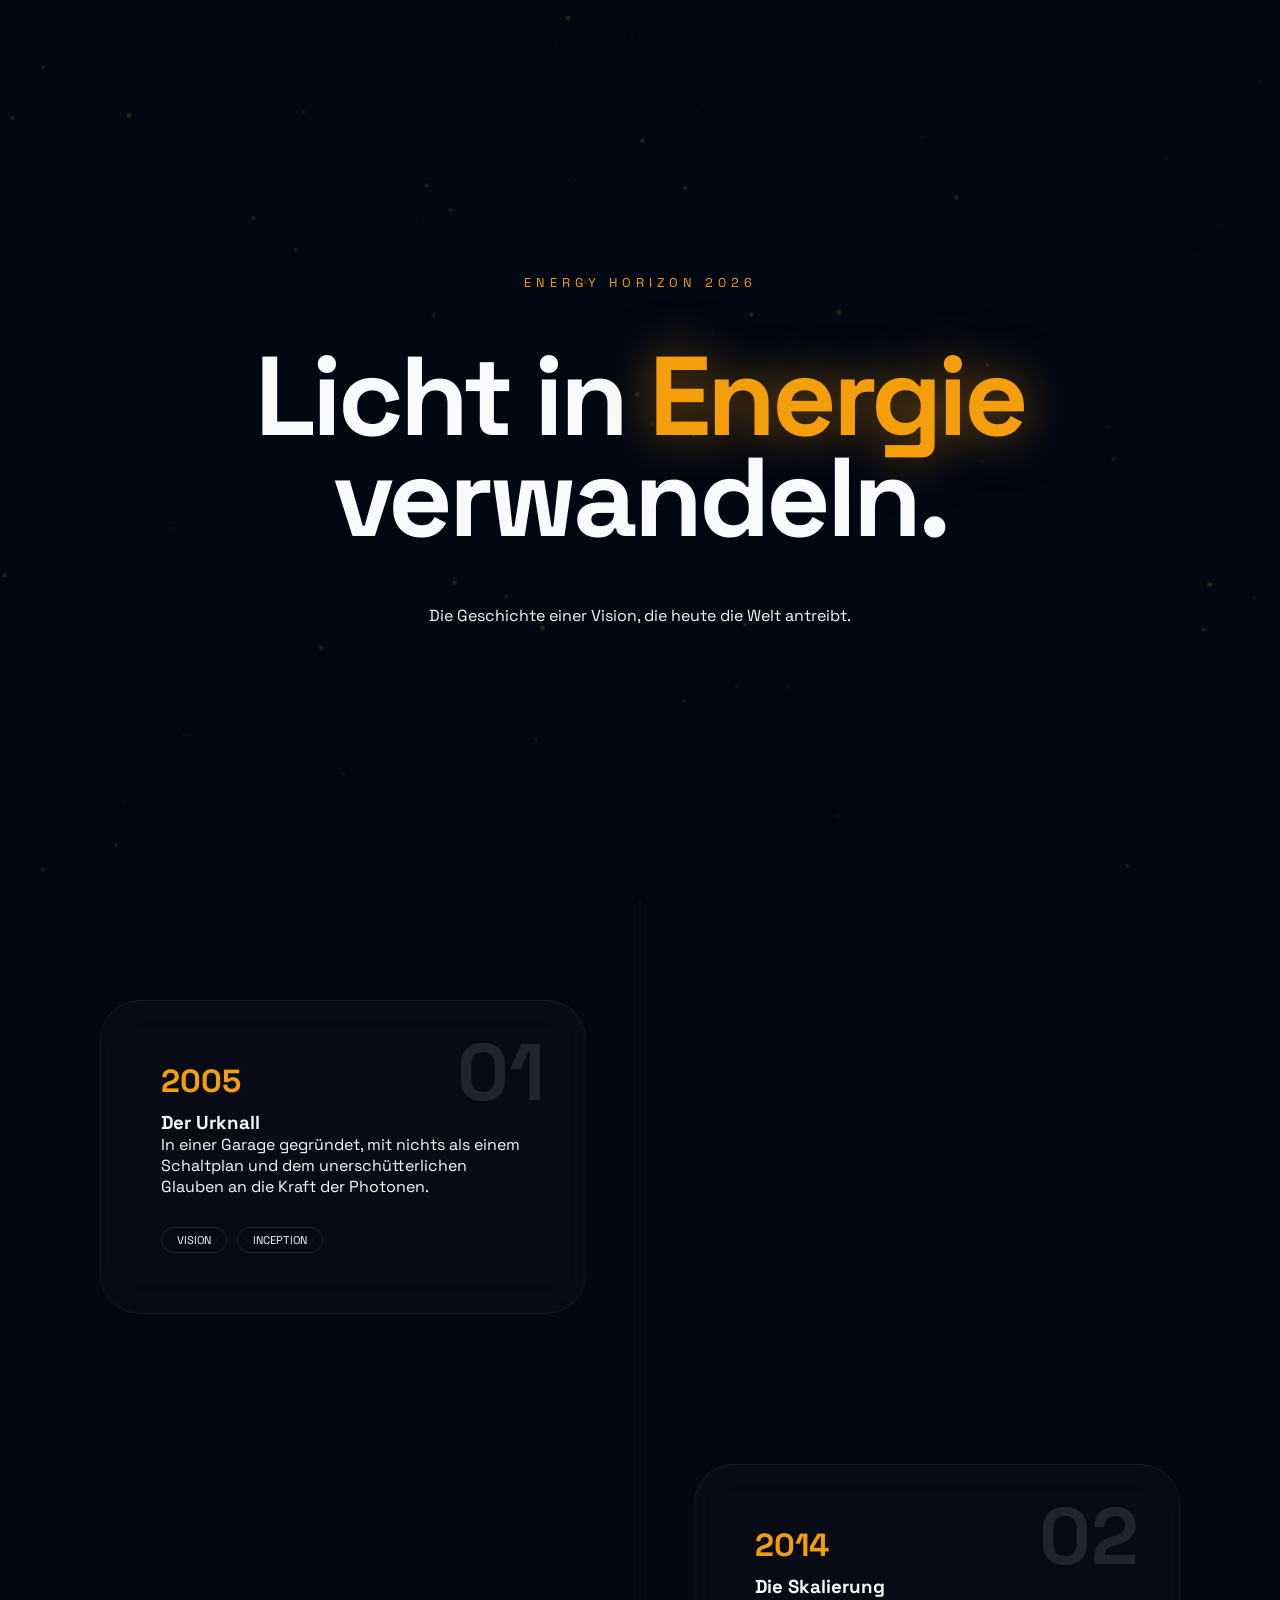
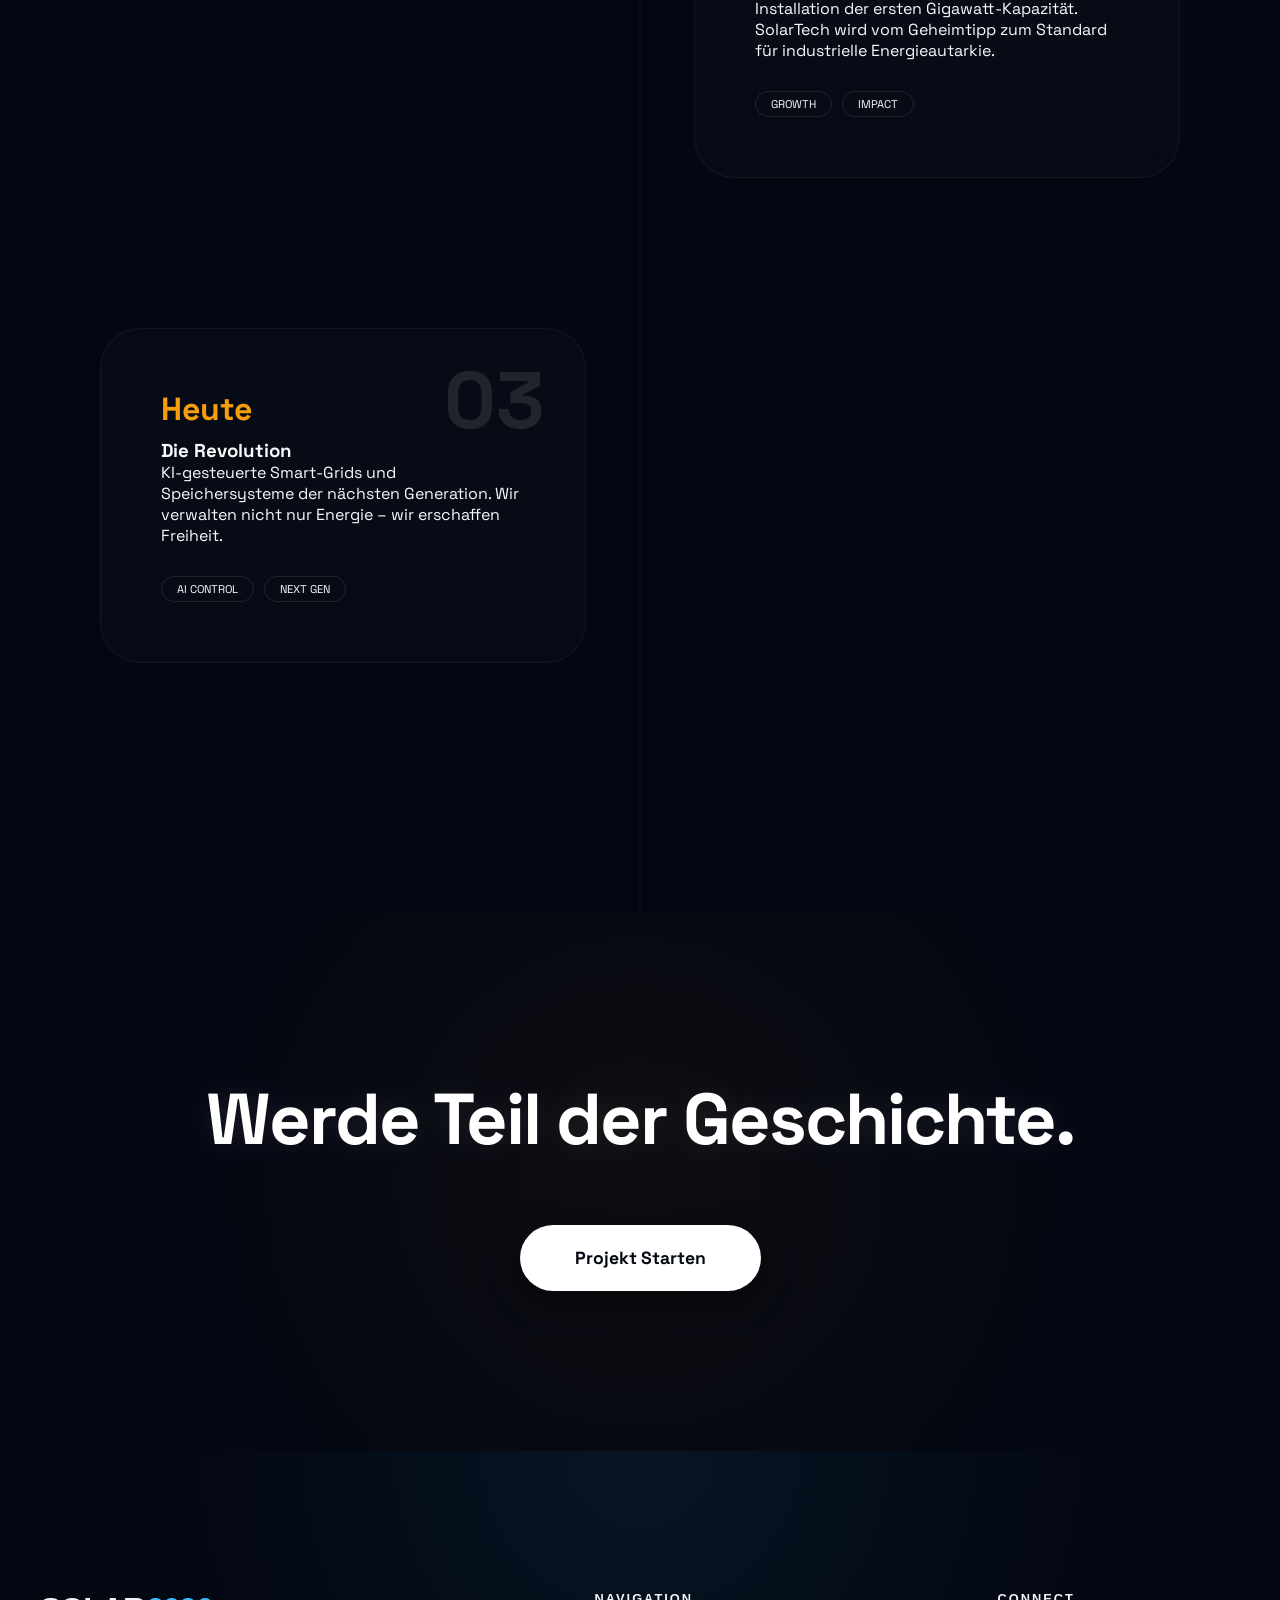
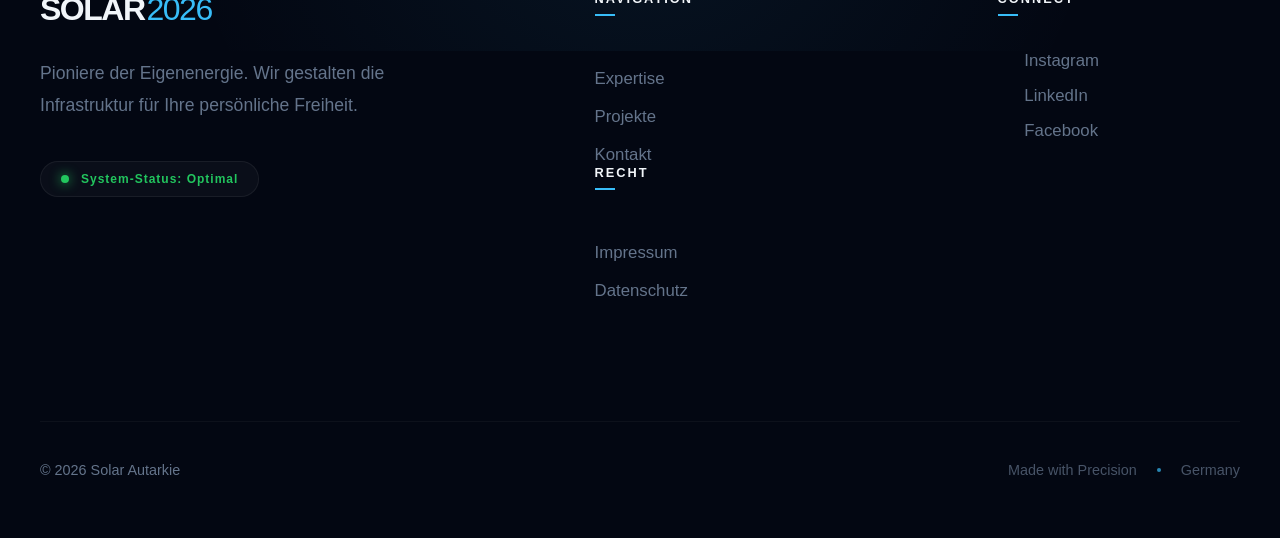
==== geschichte.html @ 31f34c1f "Add files via upload" ====
<!DOCTYPE html>
<html lang="de">
<head>
    <meta charset="UTF-8">
    <meta name="viewport" content="width=device-width, initial-scale=1.0">
    <title>Evolution | SolarTech Frontier</title>
    <link href="https://fonts.googleapis.com/css2?family=Space+Grotesk:wght@300;500;700&display=swap" rel="stylesheet">
    <link href="https://unpkg.com/aos@2.3.1/dist/aos.css" rel="stylesheet">
    <link rel="stylesheet" href="styleforgeschichte.css">
</head>
<body>

<canvas id="particleCanvas"></canvas>

<div class="progress-bar"></div>

<header class="vfx-hero">
    <div class="container">
        <div class="hero-inner" data-aos="zoom-out" data-aos-duration="2000">
            <span class="glitch-tag">Energy Horizon 2026</span>
            <h1>Licht in <span class="glow-text">Energie</span> verwandeln.</h1>
            <p>Die Geschichte einer Vision, die heute die Welt antreibt.</p>
            <div class="mouse-scroll"></div>
        </div>
    </div>
</header>

<section class="story-stream">
    <div class="dynamic-line">
        <div class="line-filler"></div>
    </div>

    <div class="container overflow-hidden">
        <div class="milestone" data-aos="fade-right">
            <div class="milestone-content glass">
                <div class="number">01</div>
                <h2 class="year">2005</h2>
                <h3>Der Urknall</h3>
                <p>In einer Garage gegründet, mit nichts als einem Schaltplan und dem unerschütterlichen Glauben an die Kraft der Photonen.</p>
                <div class="tech-specs"><span>Vision</span><span>Inception</span></div>
            </div>
        </div>

        <div class="milestone right" data-aos="fade-left">
            <div class="milestone-content glass">
                <div class="number">02</div>
                <h2 class="year">2014</h2>
                <h3>Die Skalierung</h3>
                <p>Installation der ersten Gigawatt-Kapazität. SolarTech wird vom Geheimtipp zum Standard für industrielle Energieautarkie.</p>
                <div class="tech-specs"><span>Growth</span><span>Impact</span></div>
            </div>
        </div>

        <div class="milestone" data-aos="fade-up">
            <div class="milestone-content glass highlight">
                <div class="number">03</div>
                <h2 class="year">Heute</h2>
                <h3>Die Revolution</h3>
                <p>KI-gesteuerte Smart-Grids und Speichersysteme der nächsten Generation. Wir verwalten nicht nur Energie – wir erschaffen Freiheit.</p>
                <div class="tech-specs"><span>AI Control</span><span>Next Gen</span></div>
            </div>
        </div>
    </div>
</section>
<div class="end-screen">
    <div class="container">
        <h2 data-aos="reveal">Werde Teil der Geschichte.</h2>
        <a href="index.html#Kontaktinformationen" class="btn-hyper">
            <span>Projekt Starten</span>
            <div class="btn-glow"></div>
        </a>
    </div>
</div>




<footer class="premium-footer">
    <div class="footer-glow"></div>
    
    <div class="footer-main">
        <div class="footer-column brand-column">
            <div class="footer-logo">SOLAR<span class="thin">2026</span></div>
            <p class="brand-bio">Pioniere der Eigenenergie. Wir gestalten die Infrastruktur für Ihre persönliche Freiheit.</p>
            <div class="footer-status">
                <span class="status-dot"></span> System-Status: Optimal
            </div>
        </div>

        <div class="footer-column links-column">
            <div class="link-group">
                <span class="group-title">Navigation</span>
                <a href="#">Expertise</a>
                <a href="#">Projekte</a>
                <a href="index.html#Kontaktinformationen">Kontakt</a>
            </div>
            <div class="link-group">
                <span class="group-title">Recht</span>
                <a href="rechtliches.html">Impressum</a>
                <a href="rechtliches.html">Datenschutz</a>
            </div>
        </div>

        <div class="footer-column social-column">
            <span class="group-title">Connect</span>
            <div class="social-grid">
                <a href="#" class="s-link">Instagram</a>
                <a href="#" class="s-link">LinkedIn</a>
                <a href="#" class="s-link">Facebook</a>
            </div>
        </div>
    </div>

    <div class="footer-legal">
        <div class="legal-content">
            <span class="copy">&copy; 2026 Solar Autarkie</span>
            <div class="legal-dots">
                <span>Made with Precision</span>
                <span class="separator"></span>
                <span>Germany</span>
            </div>
        </div>
    </div>
</footer>


<script src="https://unpkg.com/aos@2.3.1/dist/aos.js"></script>
<script>
    AOS.init({ once: false, mirror: true });

    // Timeline Filler Logic
    const filler = document.querySelector('.line-filler');
    window.addEventListener('scroll', () => {
        const scrollPercent = (window.scrollY / (document.body.scrollHeight - window.innerHeight)) * 100;
        filler.style.height = scrollPercent + "%";
    });

    // Background Particle Engine
    const canvas = document.getElementById('particleCanvas');
    const ctx = canvas.getContext('2d');
    let particles = [];
    
    function init() {
        canvas.width = window.innerWidth;
        canvas.height = window.innerHeight;
        particles = [];
        for(let i=0; i<80; i++) {
            particles.push({
                x: Math.random() * canvas.width,
                y: Math.random() * canvas.height,
                size: Math.random() * 2,
                speedX: (Math.random() - 0.5) * 0.5,
                speedY: (Math.random() - 0.5) * 0.5
            });
        }
    }

    function animate() {
        ctx.clearRect(0,0, canvas.width, canvas.height);
        ctx.fillStyle = "rgba(255, 180, 0, 0.3)";
        particles.forEach(p => {
            p.x += p.speedX; p.y += p.speedY;
            if(p.x < 0 || p.x > canvas.width) p.speedX *= -1;
            if(p.y < 0 || p.y > canvas.height) p.speedY *= -1;
            ctx.beginPath();
            ctx.arc(p.x, p.y, p.size, 0, Math.PI*2);
            ctx.fill();
        });
        requestAnimationFrame(animate);
    }

    window.addEventListener('resize', init);
    init(); animate();
</script>
</body>
</html>
---- styleforgeschichte.css ----
:root {
    --bg: #030712;
    --primary: #f59e0b;
    --text: #f9fafb;
    --glass: rgba(255, 255, 255, 0.02);
}

* { margin: 0; padding: 0; box-sizing: border-box; }

body {
    font-family: 'Space Grotesk', sans-serif;
    background: var(--bg);
    color: var(--text);
    overflow-x: hidden;
}

#particleCanvas {
    position: fixed;
    top: 0; left: 0; z-index: -1;
    filter: blur(1px);
}

.progress-bar {
    position: fixed; top: 0; left: 0; height: 3px;
    background: linear-gradient(90deg, transparent, var(--primary));
    z-index: 1000;
}

/* Hero Section */
.vfx-hero {
    height: 100vh;
    display: flex;
    align-items: center;
    justify-content: center;
    text-align: center;
    perspective: 1000px;
}

h1 {
    font-size: clamp(3rem, 10vw, 7rem);
    font-weight: 700;
    line-height: 0.9;
    letter-spacing: -4px;
    margin: 0.5em;
}

.glow-text {
    color: var(--primary);
    text-shadow: 0 0 50px rgba(245, 158, 11, 0.5);
}

.glitch-tag {
    text-transform: uppercase;
    letter-spacing: 5px;
    font-size: 0.8rem;
    color: var(--primary);
    display: block;
    margin-bottom: 20px;
}

/* Timeline Flow */
.story-stream {
    position: relative;
    padding: 100px;
}

.dynamic-line {
    position: absolute;
    left: 50%; top: 0; bottom: 0;
    width: 1px;
    background: rgba(255,255,255,0.05);
    transform: translateX(-50%);
}

.line-filler {
    width: 100%;
    background: var(--primary);
    box-shadow: 0 0 20px var(--primary);
    transition: height 0.1s ease-out;
}

.milestone {
    width: 100%;
    display: flex;
    justify-content: flex-start;
    margin-bottom: 150px;
}

.milestone.right { justify-content: flex-end; }

.milestone-content {
    width: 45%;
    padding: 60px;
    border-radius: 40px;
    background: var(--glass);
    border: 1px solid rgba(255,255,255,0.05);
    backdrop-filter: blur(20px);
    transition: 0.6s cubic-bezier(0.23, 1, 0.32, 1);
}

.milestone-content:hover {
    background: rgba(255, 255, 255, 0.05);
    transform: translateY(-10px) rotateX(5deg);
    border-color: var(--primary);
}

.number {
    font-size: 5rem;
    font-weight: 700;
    opacity: 0.1;
    position: absolute;
    top: 20px; right: 40px;
}

.year { color: var(--primary); font-size: 2rem; margin-bottom: 10px; }

.tech-specs {
    margin-top: 30px;
    display: flex; gap: 10px;
}

.tech-specs span {
    padding: 5px 15px;
    border: 1px solid rgba(255,255,255,0.1);
    border-radius: 100px;
    font-size: 0.7rem;
    text-transform: uppercase;
}

/* Button Hyper-Style */
.btn-hyper {
    position: relative;
    padding: 25px 60px;
    background: white;
    color: black;
    text-decoration: none;
    font-weight: 700;
    border-radius: 100px;
    display: inline-block;
    overflow: hidden;
    transition: 0.4s;
}

.btn-hyper:hover {
    transform: scale(1.1);
}

.btn-glow {
    position: absolute;
    top: 0; left: -100%;
    width: 100%; height: 100%;
    background: linear-gradient(90deg, transparent, rgba(245, 158, 11, 0.4), transparent);
    transition: 0.5s;
}

.btn-hyper:hover .btn-glow { left: 100%; }

@media (max-width: 768px) {
    .milestone-content { width: 90%; margin-left: auto; }
    .dynamic-line { left: 5%; }
    .story-stream{
        padding: 100px 0;
    }
}



/* --- End-Screen Container --- */
.end-screen {
    padding: 160px 20px;
    background: radial-gradient(circle at center, rgba(245, 158, 11, 0.05) 0%, transparent 70%);
    text-align: center;
    display: flex;
    flex-direction: column;
    align-items: center; /* Horizontale Zentrierung */
    justify-content: center;
}

.end-screen h2 {
    font-size: clamp(2.5rem, 6vw, 4.5rem);
    font-weight: 700;
    letter-spacing: -2px;
    margin-bottom: 60px;
    color: #ffffff;
    /* Ein leichter Text-Glow für mehr Tiefe */
    text-shadow: 0 0 30px rgba(255, 255, 255, 0.1);
}

/* --- Hyper-Button Styling --- */
.btn-hyper {
    position: relative;
    padding: 22px 55px;
    background: #ffffff; /* Weißer Button für maximalen Kontrast auf Schwarz */
    color: #030712; /* Dunkler Text */
    text-decoration: none;
    font-weight: 700;
    font-size: 1.1rem;
    border-radius: 100px;
    display: inline-flex;
    align-items: center;
    justify-content: center;
    overflow: hidden; /* Wichtig für den btn-glow Effekt */
    transition: all 0.4s cubic-bezier(0.23, 1, 0.32, 1);
    box-shadow: 0 10px 30px rgba(0, 0, 0, 0.5);
    border: none;
    cursor: pointer;
}

/* Hover-Zustand des Buttons */
.btn-hyper:hover {
    transform: scale(1.1) translateY(-5px);
    box-shadow: 0 20px 50px rgba(245, 158, 11, 0.3);
    background: #ffffff;
}

/* --- Der fließende Lichteffekt (Glow) --- */
.btn-glow {
    position: absolute;
    top: 0;
    left: -150%; /* Startet weit links außerhalb */
    width: 100%;
    height: 100%;
    background: linear-gradient(
        90deg, 
        transparent, 
        rgba(245, 158, 11, 0.6), /* Solar-Gelb/Gold */
        transparent
    );
    transition: all 0.6s ease;
    transform: skewX(-20deg); /* Schräger Lichtstrahl */
}

/* Beim Hover flitzt das Licht durch den Button */
.btn-hyper:hover .btn-glow {
    left: 150%;
}

/* Aktiver Klick-Zustand */
.btn-hyper:active {
    transform: scale(0.98) translateY(0);
}

/* --- Responsivität --- */
@media (max-width: 768px) {
    .end-screen {
        padding: 100px 20px;
    }
    
    .btn-hyper {
        padding: 18px 40px;
        font-size: 1rem;
    }
}




















:root {
    --f-accent: #38bdf8;
    --f-accent-glow: rgba(56, 189, 248, 0.3);
    --f-text-muted: #64748b;
    --f-text-main: #f1f5f9;
    --f-bg: #030712; /* Noch tieferes Schwarz */
}

.premium-footer {
    position: relative;
    padding: 140px 40px 60px;
    background-color: var(--f-bg);
    color: var(--f-text-main);
    overflow: hidden;
    font-family: 'Inter', -apple-system, sans-serif;
}

/* Der atmosphärische Hintergrund-Glow */
.footer-glow {
    position: absolute;
    top: -200px;
    left: 50%;
    transform: translateX(-50%);
    width: 100%;
    height: 400px;
    background: radial-gradient(
        circle at center, 
        rgba(56, 189, 248, 0.08) 0%, 
        rgba(56, 189, 248, 0.03) 40%, 
        transparent 70%
    );
    pointer-events: none;
    z-index: 1;
}

.footer-main {
    max-width: 1200px;
    margin: 0 auto;
    display: grid;
    grid-template-columns: 1.5fr 1fr 0.8fr;
    gap: 100px;
    position: relative;
    z-index: 2;
}

/* Branding Column */
.footer-logo {
    font-size: 2rem;
    font-weight: 800;
    letter-spacing: -1.5px;
    margin-bottom: 30px;
}

.footer-logo .thin {
    font-weight: 200;
    color: var(--f-accent);
    margin-left: 2px;
}

.brand-bio {
    font-size: 1.1rem;
    line-height: 1.8;
    color: var(--f-text-muted);
    max-width: 360px;
    margin-bottom: 40px;
}

.footer-status {
    display: inline-flex;
    align-items: center;
    gap: 12px;
    padding: 10px 20px;
    background: rgba(255, 255, 255, 0.03);
    border: 1px solid rgba(255, 255, 255, 0.06);
    border-radius: 100px;
    font-size: 0.75rem;
    font-weight: 600;
    letter-spacing: 1px;
    color: #22c55e;
}

.status-dot {
    width: 8px;
    height: 8px;
    background: #22c55e;
    border-radius: 50%;
    box-shadow: 0 0 12px #22c55e;
    animation: pulseStatus 2s infinite;
}

@keyframes pulseStatus {
    0% { opacity: 1; }
    50% { opacity: 0.5; }
    100% { opacity: 1; }
}

/* Column Titles */
.group-title {
    display: block;
    font-size: 0.8rem;
    font-weight: 800;
    text-transform: uppercase;
    letter-spacing: 2px;
    color: var(--f-text-main);
    margin-bottom: 35px;
    position: relative;
}

.group-title::after {
    content: "";
    display: block;
    width: 20px;
    height: 2px;
    background: var(--f-accent);
    margin-top: 8px;
}

/* Links & Interaction */
.link-group {
    display: flex;
    flex-direction: column;
    gap: 18px;
}

.link-group a, .s-link {
    text-decoration: none;
    color: var(--f-text-muted);
    font-size: 1.05rem;
    font-weight: 400;
    transition: all 0.4s cubic-bezier(0.25, 0.46, 0.45, 0.94);
    width: fit-content;
}

.link-group a:hover, .s-link:hover {
    color: var(--f-white);
    transform: translateX(8px);
    text-shadow: 0 0 15px var(--f-accent-glow);
}

/* Social Grid */
.social-grid {
    display: flex;
    flex-direction: column;
    gap: 15px;
}

.s-link {
    display: flex;
    align-items: center;
    gap: 10px;
}

.s-link::before {
    content: "—";
    color: var(--f-accent);
    opacity: 0;
    transform: translateX(-10px);
    transition: all 0.3s ease;
}

.s-link:hover::before {
    opacity: 1;
    transform: translateX(0);
}

/* Footer Bottom Area */
.footer-legal {
    max-width: 1200px;
    margin: 120px auto 0;
    padding-top: 40px;
    border-top: 1px solid rgba(255, 255, 255, 0.04);
    position: relative;
    z-index: 2;
}

.legal-content {
    display: flex;
    justify-content: space-between;
    align-items: center;
    color: var(--f-text-muted);
    font-size: 0.9rem;
}

.copy {
    font-weight: 500;
}

.legal-dots {
    display: flex;
    align-items: center;
    gap: 20px;
    opacity: 0.7;
}

.separator {
    width: 4px;
    height: 4px;
    background: var(--f-accent);
    border-radius: 50%;
}

/* Mobile Optimierung */
@media (max-width: 900px) {
    .footer-main {
        grid-template-columns: 1fr;
        gap: 60px;
        text-align: center;
    }
    .brand-bio {
        margin: 0 auto 30px;
    }
    .link-group a, .s-link {
        margin: 0 auto;
    }
    .group-title::after {
        margin: 8px auto 0;
    }
    .legal-content {
        flex-direction: column;
        gap: 30px;
    }
}
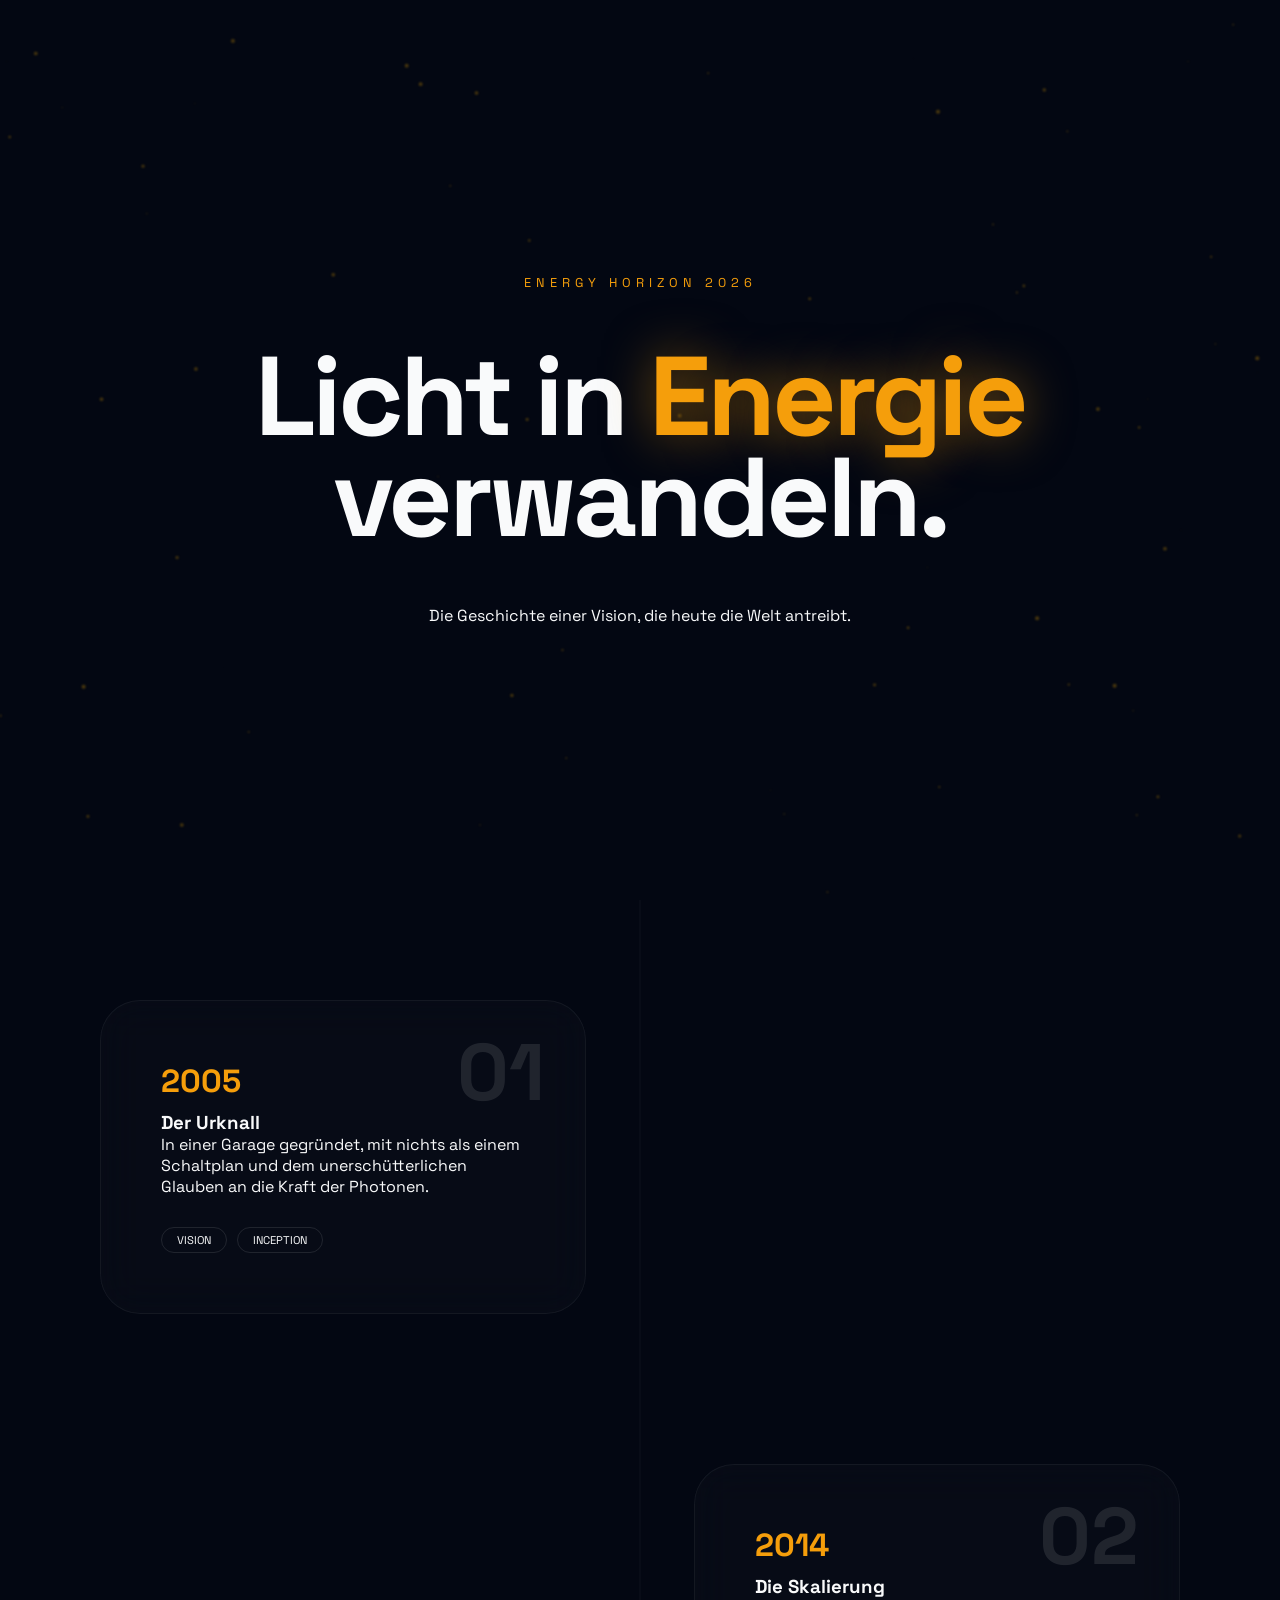
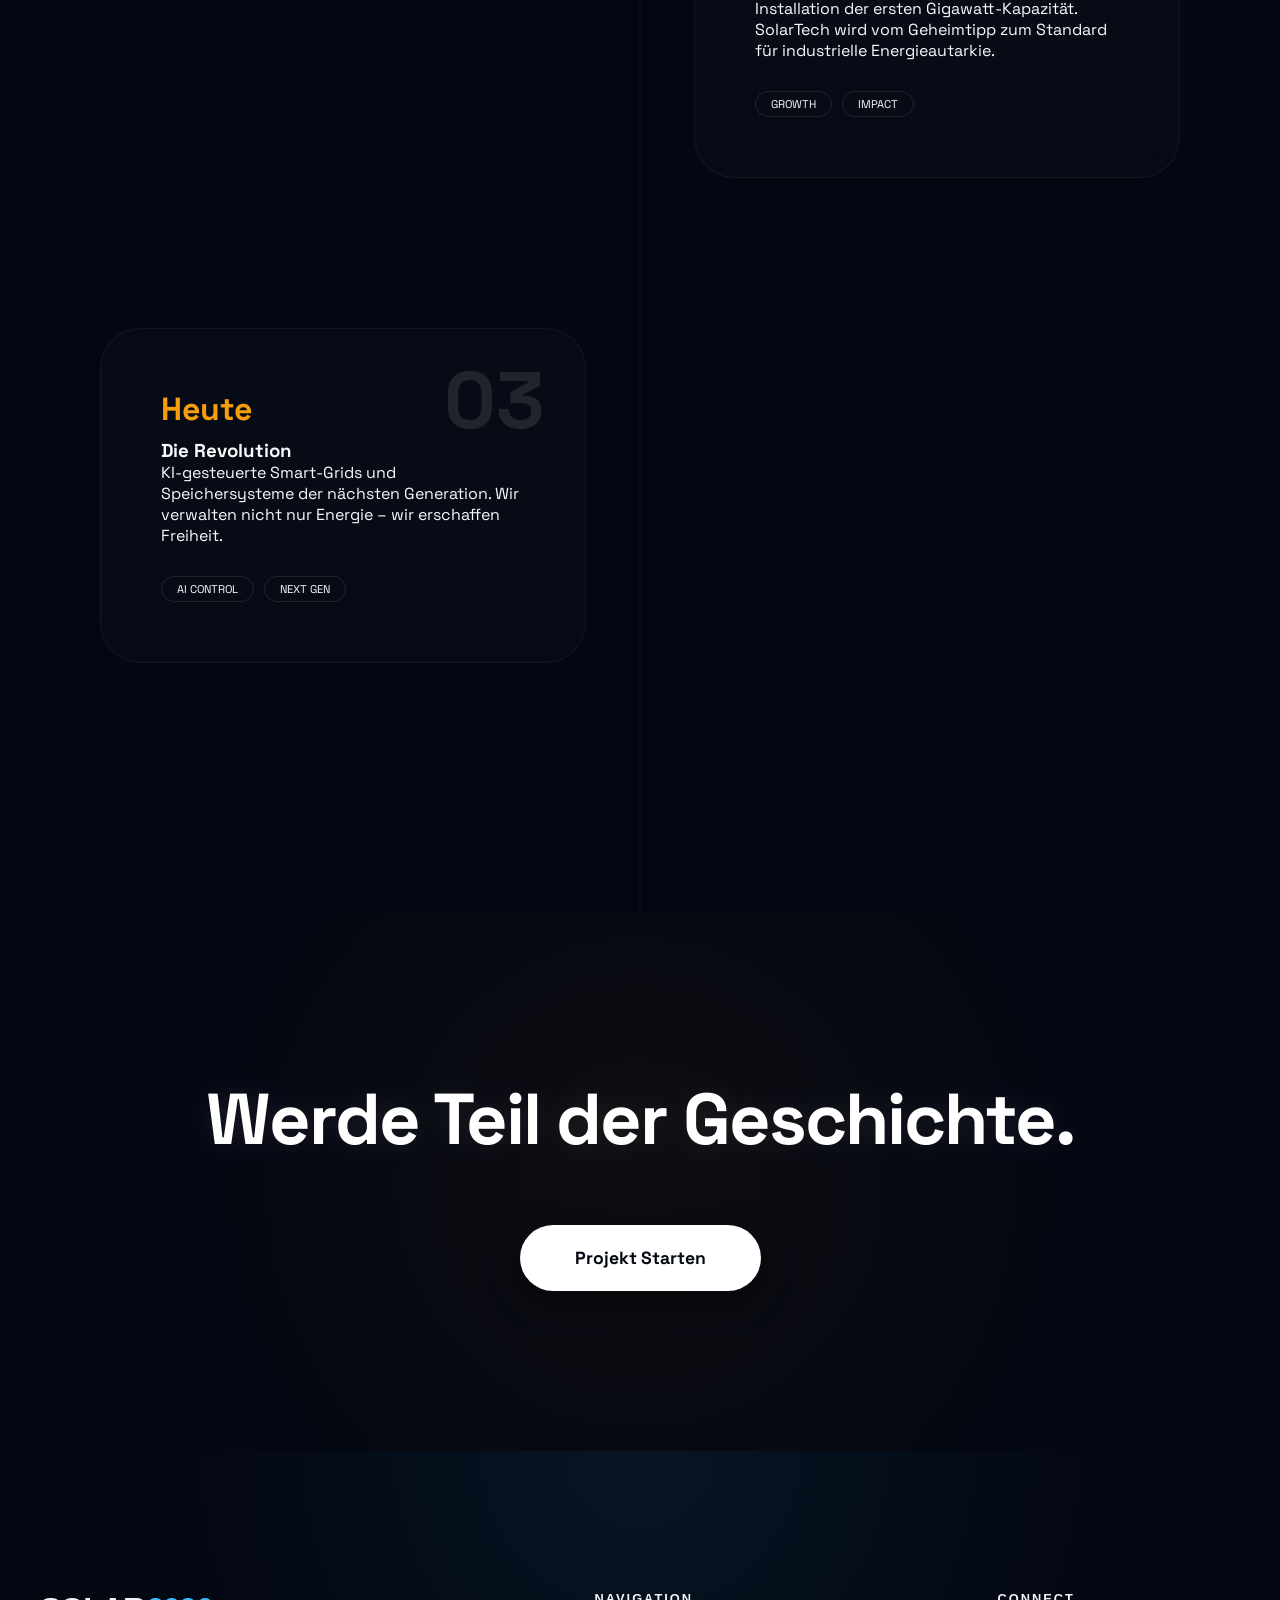
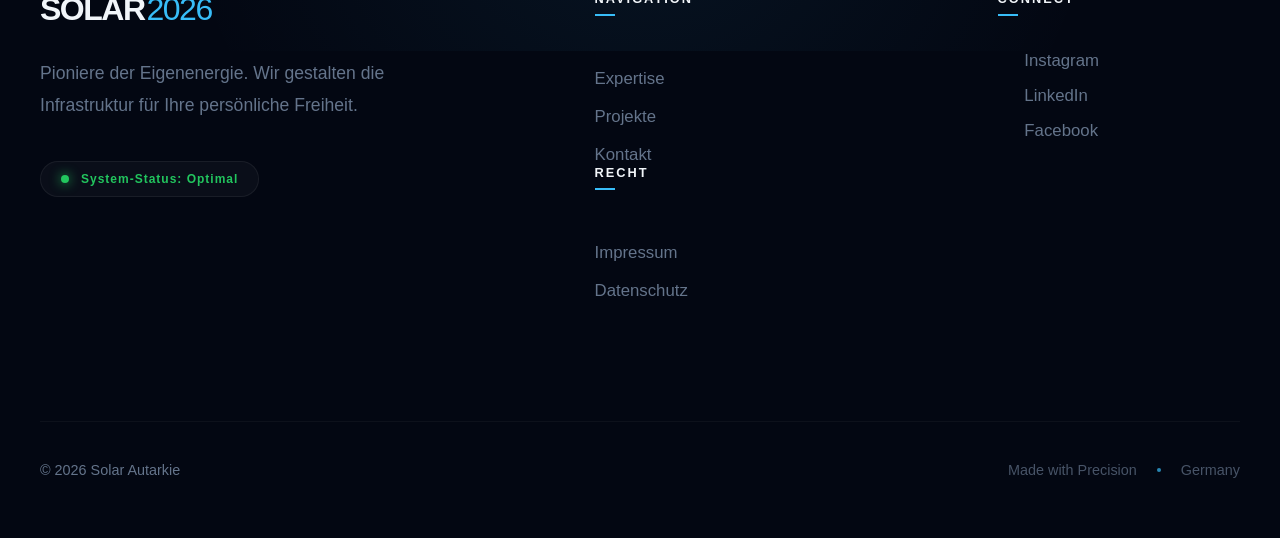
==== commit f11c2f1f: "Add files via upload" ====
--- a/geschichte.html
+++ b/geschichte.html
@@ -123,19 +123,38 @@
     </div>
 </footer>
 
-
 <script src="https://unpkg.com/aos@2.3.1/dist/aos.js"></script>
 <script>
     AOS.init({ once: false, mirror: true });
 
-    // Timeline Filler Logic
+    // --- High-Speed Timeline Logic ---
     const filler = document.querySelector('.line-filler');
-    window.addEventListener('scroll', () => {
-        const scrollPercent = (window.scrollY / (document.body.scrollHeight - window.innerHeight)) * 100;
-        filler.style.height = scrollPercent + "%";
-    });
+    const storyStream = document.querySelector('.story-stream');
 
-    // Background Particle Engine
+  function updateTimeline() {
+    const rect = storyStream.getBoundingClientRect();
+    const windowHeight = window.innerHeight;
+    
+    // Wir berechnen den Fortschritt basierend darauf, 
+    // wie weit die Sektion bereits an der Bildschirmmitte vorbeigescrollt ist.
+    const startAnchor = windowHeight / 2; 
+    const distanceScrolled = startAnchor - rect.top;
+    const totalDistance = rect.height;
+
+    // Multiplikator auf 1.0 für absolut synchrones Tempo
+    let progress = (distanceScrolled / totalDistance) * 100;
+
+    // Exakte Grenzen, damit nichts springt
+    if (rect.top > startAnchor) progress = 0;
+    if (progress > 100) progress = 100;
+
+    filler.style.height = progress + "%";
+}
+
+    window.addEventListener('scroll', updateTimeline);
+    window.addEventListener('resize', updateTimeline);
+
+    // --- Background Particle Engine ---
     const canvas = document.getElementById('particleCanvas');
     const ctx = canvas.getContext('2d');
     let particles = [];
@@ -170,7 +189,7 @@
     }
 
     window.addEventListener('resize', init);
-    init(); animate();
-</script>
-</body>
-</html>+    init(); 
+    animate();
+    updateTimeline(); // Initialer Check beim Laden
+</script>
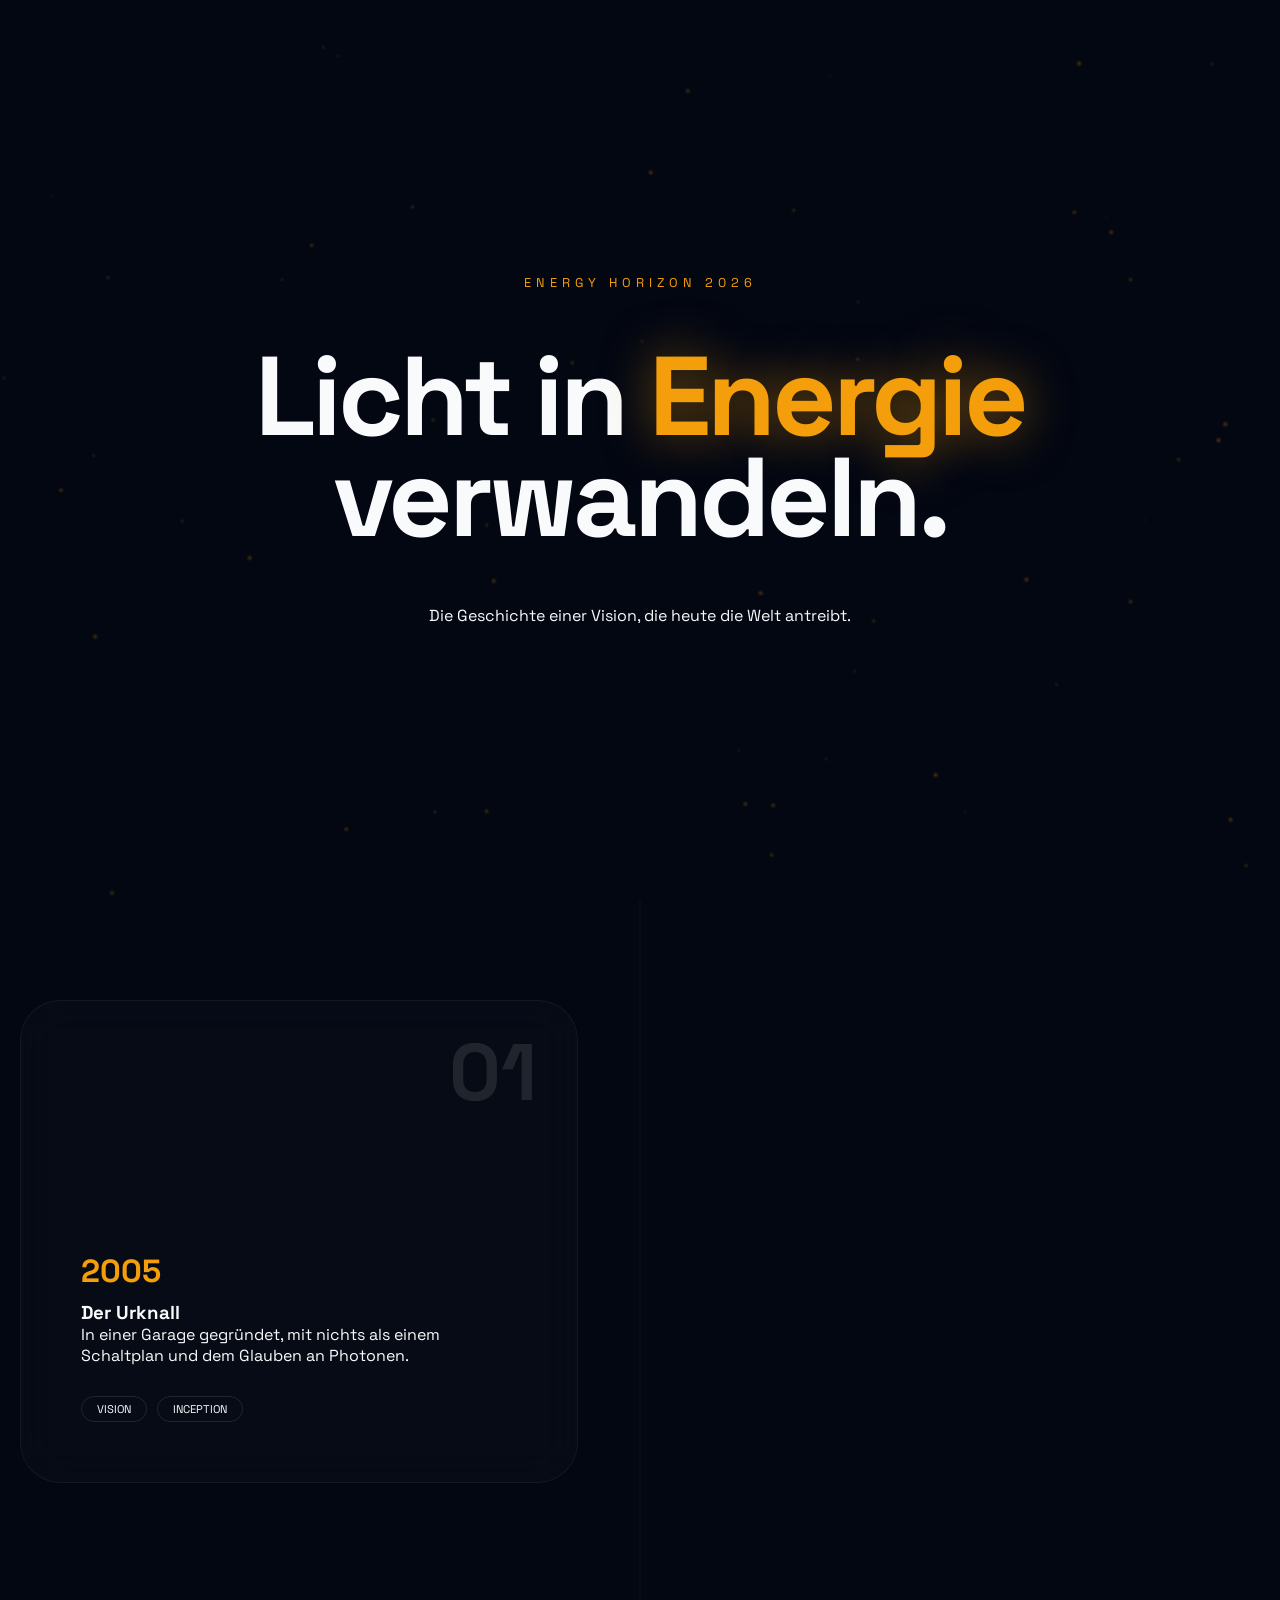
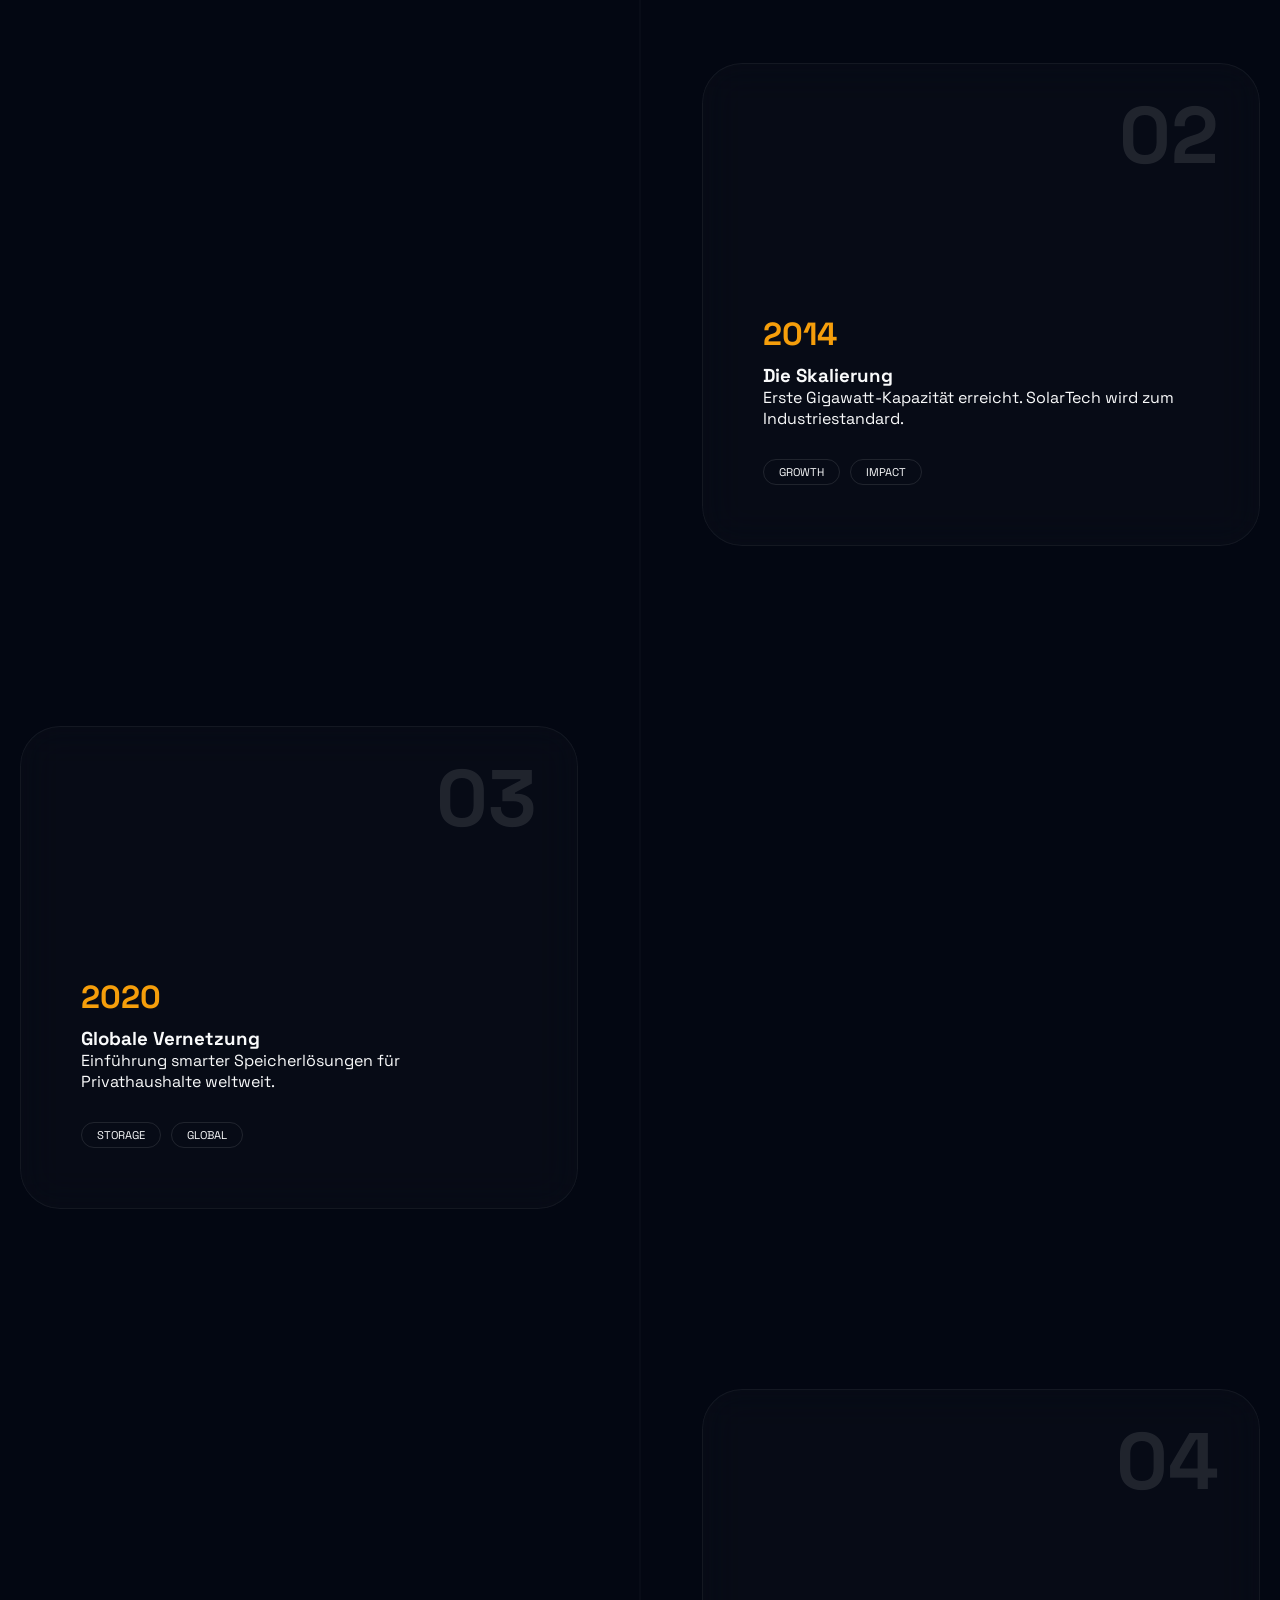
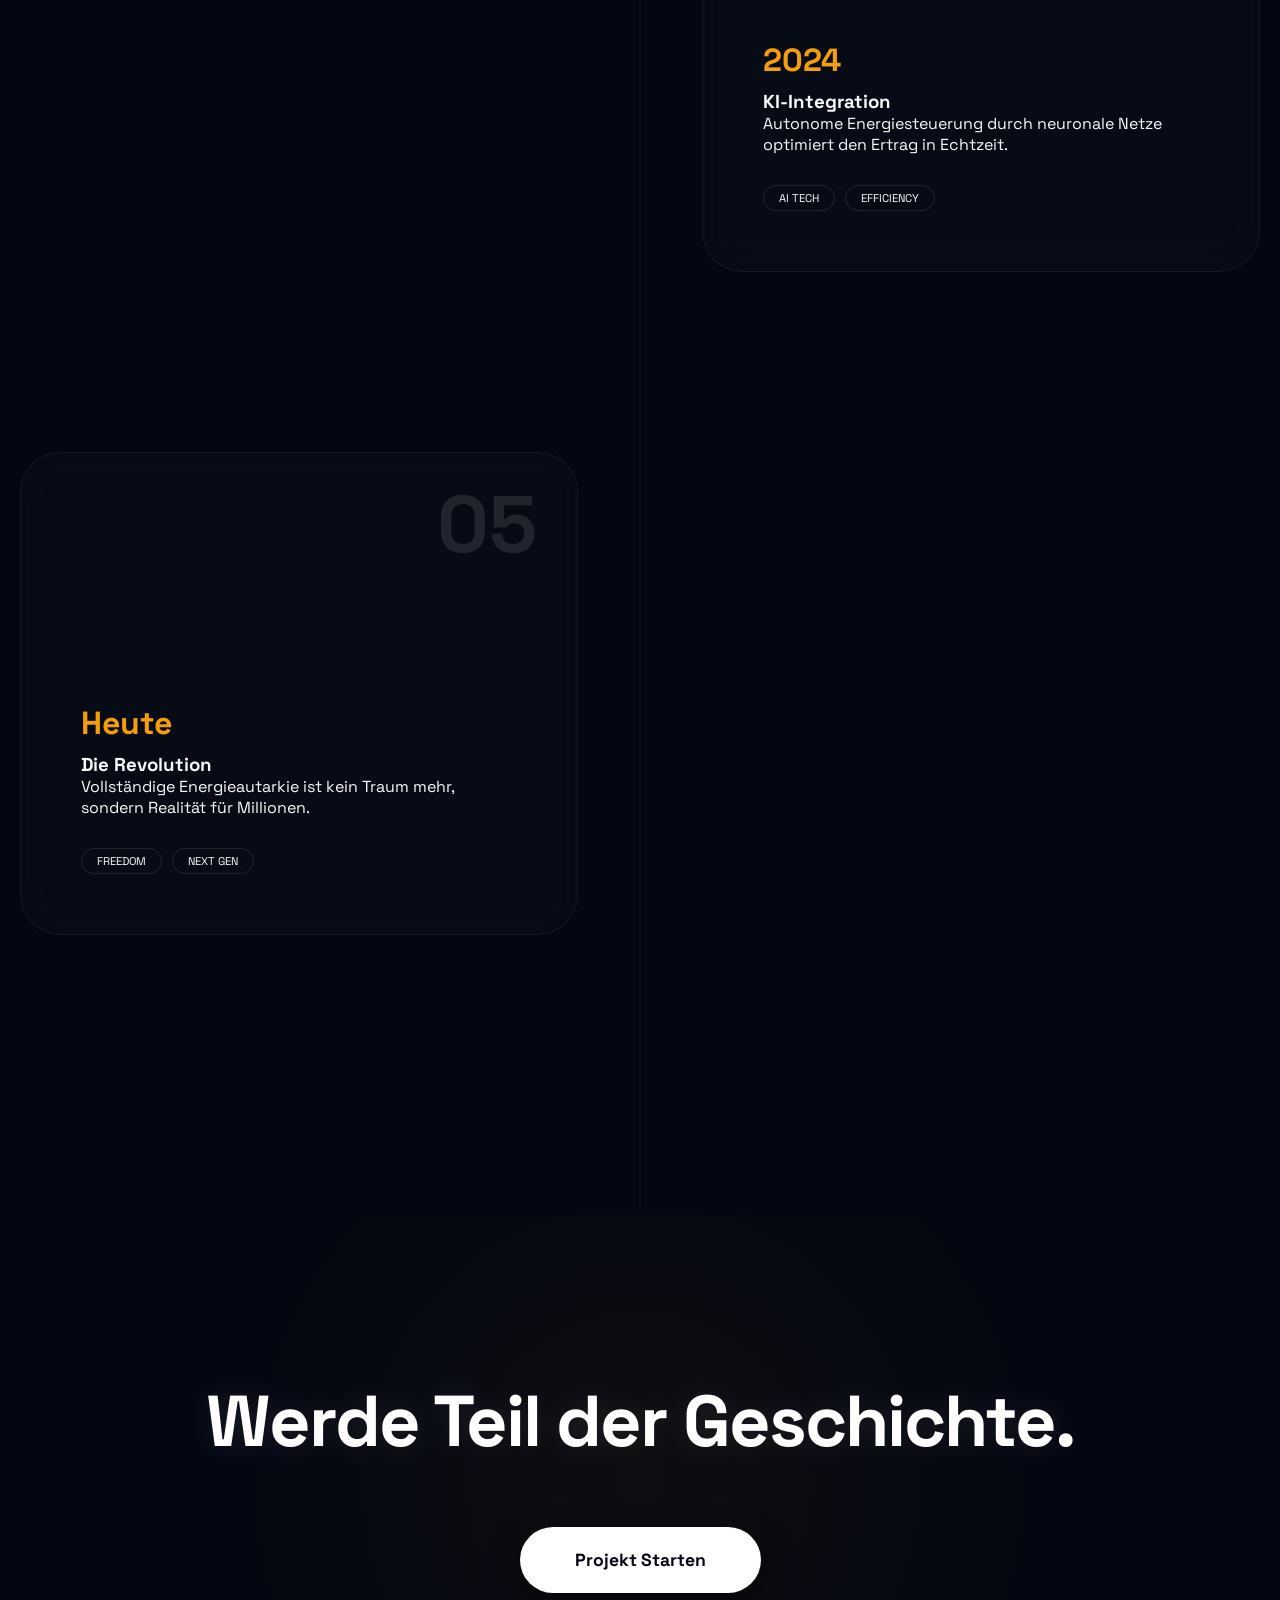
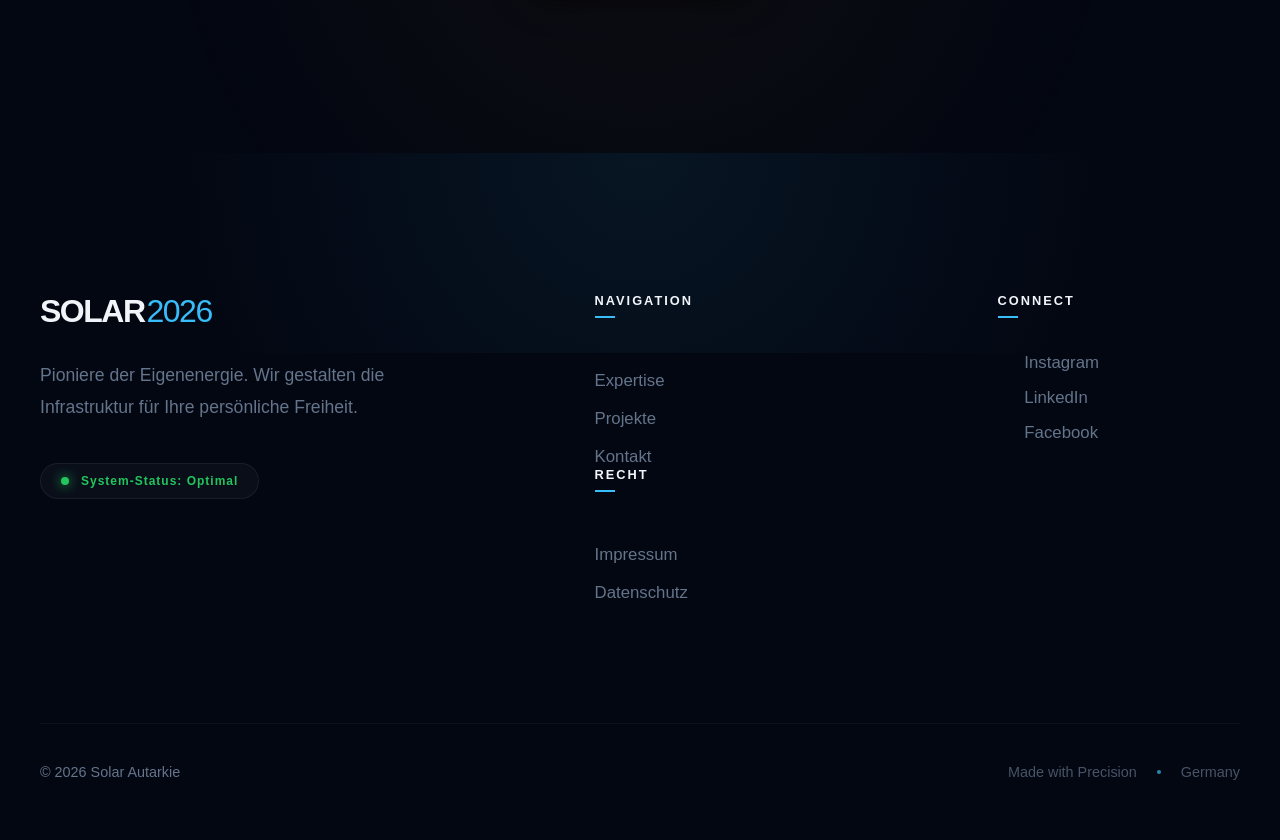
==== commit 356e8405: "Add files via upload" ====
--- a/geschichte.html
+++ b/geschichte.html
@@ -11,7 +11,6 @@
 <body>
 
 <canvas id="particleCanvas"></canvas>
-
 <div class="progress-bar"></div>
 
 <header class="vfx-hero">
@@ -31,37 +30,63 @@
     </div>
 
     <div class="container overflow-hidden">
-        <div class="milestone" data-aos="fade-right">
-            <div class="milestone-content glass">
+       <div class="milestone" data-aos="fade-right">
+           <div class="milestone-content glass">
+                <div class="milestone-image" style="background-image: url('https://images.unsplash.com/photo-1592833159155-c62df1b65634?auto=format&fit=crop&q=80&w=800');"></div>
                 <div class="number">01</div>
                 <h2 class="year">2005</h2>
                 <h3>Der Urknall</h3>
-                <p>In einer Garage gegründet, mit nichts als einem Schaltplan und dem unerschütterlichen Glauben an die Kraft der Photonen.</p>
-                <div class="tech-specs"><span>Vision</span><span>Inception</span></div>
+                <p>In einer Garage gegründet, mit nichts als einem Schaltplan und dem Glauben an Photonen.</p>
+               <div class="tech-specs"><span>Vision</span><span>Inception</span></div>
+           </div>
+       </div>
+
+        <div class="milestone right" data-aos="fade-left">
+           <div class="milestone-content glass">
+              <div class="milestone-image" style="background-image: url('https://images.unsplash.com/photo-1508514177221-188b1cf16e9d?auto=format&fit=crop&q=80&w=800');"></div>
+              <div class="number">02</div>
+              <h2 class="year">2014</h2>
+              <h3>Die Skalierung</h3>
+              <p>Erste Gigawatt-Kapazität erreicht. SolarTech wird zum Industriestandard.</p>
+              <div class="tech-specs"><span>Growth</span><span>Impact</span></div>
+           </div>
+        </div>
+
+        <div class="milestone" data-aos="fade-right">
+            <div class="milestone-content glass">
+                <div class="milestone-image" style="background-image: url('https://images.unsplash.com/photo-1497435334941-8c899ee9e8e9?auto=format&fit=crop&q=80&w=800');"></div>
+                <div class="number">03</div>
+                <h2 class="year">2020</h2>
+                <h3>Globale Vernetzung</h3>
+                <p>Einführung smarter Speicherlösungen für Privathaushalte weltweit.</p>
+                <div class="tech-specs"><span>Storage</span><span>Global</span></div>
             </div>
         </div>
 
         <div class="milestone right" data-aos="fade-left">
             <div class="milestone-content glass">
-                <div class="number">02</div>
-                <h2 class="year">2014</h2>
-                <h3>Die Skalierung</h3>
-                <p>Installation der ersten Gigawatt-Kapazität. SolarTech wird vom Geheimtipp zum Standard für industrielle Energieautarkie.</p>
-                <div class="tech-specs"><span>Growth</span><span>Impact</span></div>
+                <div class="milestone-image" style="background-image: url('https://images.unsplash.com/photo-1581092580497-e0d23cbdf1dc?auto=format&fit=crop&q=80&w=800');"></div>
+                <div class="number">04</div>
+                <h2 class="year">2024</h2>
+                <h3>KI-Integration</h3>
+                <p>Autonome Energiesteuerung durch neuronale Netze optimiert den Ertrag in Echtzeit.</p>
+                <div class="tech-specs"><span>AI Tech</span><span>Efficiency</span></div>
             </div>
         </div>
 
         <div class="milestone" data-aos="fade-up">
             <div class="milestone-content glass highlight">
-                <div class="number">03</div>
+                <div class="milestone-image" style="background-image: url('https://images.unsplash.com/photo-1451187580459-43490279c0fa?auto=format&fit=crop&q=80&w=800');"></div>
+                <div class="number">05</div>
                 <h2 class="year">Heute</h2>
                 <h3>Die Revolution</h3>
-                <p>KI-gesteuerte Smart-Grids und Speichersysteme der nächsten Generation. Wir verwalten nicht nur Energie – wir erschaffen Freiheit.</p>
-                <div class="tech-specs"><span>AI Control</span><span>Next Gen</span></div>
+                <p>Vollständige Energieautarkie ist kein Traum mehr, sondern Realität für Millionen.</p>
+                <div class="tech-specs"><span>Freedom</span><span>Next Gen</span></div>
             </div>
         </div>
     </div>
 </section>
+
 <div class="end-screen">
     <div class="container">
         <h2 data-aos="reveal">Werde Teil der Geschichte.</h2>
@@ -72,6 +97,8 @@
     </div>
 </div>
 
+<script src="https://unpkg.com/aos@2.3.1/dist/aos.js"></script>
+<script src="timeline.js"></script>
 
 
 
@@ -127,69 +154,53 @@
 <script>
     AOS.init({ once: false, mirror: true });
 
-    // --- High-Speed Timeline Logic ---
-    const filler = document.querySelector('.line-filler');
-    const storyStream = document.querySelector('.story-stream');
-
-  function updateTimeline() {
+const filler = document.querySelector('.line-filler');
+const storyStream = document.querySelector('.story-stream');
+
+function updateTimeline() {
     const rect = storyStream.getBoundingClientRect();
     const windowHeight = window.innerHeight;
     
-    // Wir berechnen den Fortschritt basierend darauf, 
-    // wie weit die Sektion bereits an der Bildschirmmitte vorbeigescrollt ist.
+    // Startet die Animation, wenn die Sektion die Mitte des Screens erreicht
     const startAnchor = windowHeight / 2; 
     const distanceScrolled = startAnchor - rect.top;
     const totalDistance = rect.height;
 
-    // Multiplikator auf 1.0 für absolut synchrones Tempo
     let progress = (distanceScrolled / totalDistance) * 100;
 
-    // Exakte Grenzen, damit nichts springt
     if (rect.top > startAnchor) progress = 0;
     if (progress > 100) progress = 100;
 
     filler.style.height = progress + "%";
 }
 
-    window.addEventListener('scroll', updateTimeline);
-    window.addEventListener('resize', updateTimeline);
-
-    // --- Background Particle Engine ---
-    const canvas = document.getElementById('particleCanvas');
-    const ctx = canvas.getContext('2d');
-    let particles = [];
-    
-    function init() {
-        canvas.width = window.innerWidth;
-        canvas.height = window.innerHeight;
-        particles = [];
-        for(let i=0; i<80; i++) {
-            particles.push({
-                x: Math.random() * canvas.width,
-                y: Math.random() * canvas.height,
-                size: Math.random() * 2,
-                speedX: (Math.random() - 0.5) * 0.5,
-                speedY: (Math.random() - 0.5) * 0.5
-            });
-        }
+window.addEventListener('scroll', updateTimeline);
+window.addEventListener('resize', updateTimeline);
+
+// Particle Engine
+const canvas = document.getElementById('particleCanvas');
+const ctx = canvas.getContext('2d');
+let particles = [];
+function init() {
+    canvas.width = window.innerWidth; canvas.height = window.innerHeight;
+    particles = [];
+    for(let i=0; i<80; i++) {
+        particles.push({
+            x: Math.random() * canvas.width, y: Math.random() * canvas.height,
+            size: Math.random() * 2, speedX: (Math.random() - 0.5) * 0.5, speedY: (Math.random() - 0.5) * 0.5
+        });
     }
-
-    function animate() {
-        ctx.clearRect(0,0, canvas.width, canvas.height);
-        ctx.fillStyle = "rgba(255, 180, 0, 0.3)";
-        particles.forEach(p => {
-            p.x += p.speedX; p.y += p.speedY;
-            if(p.x < 0 || p.x > canvas.width) p.speedX *= -1;
-            if(p.y < 0 || p.y > canvas.height) p.speedY *= -1;
-            ctx.beginPath();
-            ctx.arc(p.x, p.y, p.size, 0, Math.PI*2);
-            ctx.fill();
-        });
-        requestAnimationFrame(animate);
-    }
-
-    window.addEventListener('resize', init);
-    init(); 
-    animate();
-    updateTimeline(); // Initialer Check beim Laden
+}
+function animate() {
+    ctx.clearRect(0,0, canvas.width, canvas.height);
+    ctx.fillStyle = "rgba(245, 158, 11, 0.3)";
+    particles.forEach(p => {
+        p.x += p.speedX; p.y += p.speedY;
+        if(p.x < 0 || p.x > canvas.width) p.speedX *= -1;
+        if(p.y < 0 || p.y > canvas.height) p.speedY *= -1;
+        ctx.beginPath(); ctx.arc(p.x, p.y, p.size, 0, Math.PI*2); ctx.fill();
+    });
+    requestAnimationFrame(animate);
+}
+init(); animate(); updateTimeline();
 </script>
--- a/styleforgeschichte.css
+++ b/styleforgeschichte.css
@@ -14,11 +14,7 @@
     overflow-x: hidden;
 }
 
-#particleCanvas {
-    position: fixed;
-    top: 0; left: 0; z-index: -1;
-    filter: blur(1px);
-}
+#particleCanvas { position: fixed; top: 0; left: 0; z-index: -1; filter: blur(1px); }
 
 .progress-bar {
     position: fixed; top: 0; left: 0; height: 3px;
@@ -27,43 +23,13 @@
 }
 
 /* Hero Section */
-.vfx-hero {
-    height: 100vh;
-    display: flex;
-    align-items: center;
-    justify-content: center;
-    text-align: center;
-    perspective: 1000px;
-}
-
-h1 {
-    font-size: clamp(3rem, 10vw, 7rem);
-    font-weight: 700;
-    line-height: 0.9;
-    letter-spacing: -4px;
-    margin: 0.5em;
-}
-
-.glow-text {
-    color: var(--primary);
-    text-shadow: 0 0 50px rgba(245, 158, 11, 0.5);
-}
-
-.glitch-tag {
-    text-transform: uppercase;
-    letter-spacing: 5px;
-    font-size: 0.8rem;
-    color: var(--primary);
-    display: block;
-    margin-bottom: 20px;
-}
+.vfx-hero { height: 100vh; display: flex; align-items: center; justify-content: center; text-align: center; }
+h1 { font-size: clamp(3rem, 10vw, 7rem); font-weight: 700; line-height: 0.9; letter-spacing: -4px; margin: 0.5em; }
+.glow-text { color: var(--primary); text-shadow: 0 0 50px rgba(245, 158, 11, 0.5); }
+.glitch-tag { text-transform: uppercase; letter-spacing: 5px; font-size: 0.8rem; color: var(--primary); display: block; margin-bottom: 20px; }
 
 /* Timeline Flow */
-.story-stream {
-    position: relative;
-    padding: 100px;
-}
-
+.story-stream { position: relative; padding: 100px 20px; }
 .dynamic-line {
     position: absolute;
     left: 50%; top: 0; bottom: 0;
@@ -76,103 +42,44 @@
     width: 100%;
     background: var(--primary);
     box-shadow: 0 0 20px var(--primary);
-    transition: height 0.1s ease-out;
-}
-
-.milestone {
-    width: 100%;
-    display: flex;
-    justify-content: flex-start;
-    margin-bottom: 150px;
-}
-
+    /* Deine gewünschte Animation */
+    transition: height 0.05s linear; 
+}
+
+.milestone { width: 100%; display: flex; justify-content: flex-start; margin-bottom: 180px; }
 .milestone.right { justify-content: flex-end; }
 
 .milestone-content {
-    width: 45%;
-    padding: 60px;
-    border-radius: 40px;
-    background: var(--glass);
-    border: 1px solid rgba(255,255,255,0.05);
-    backdrop-filter: blur(20px);
-    transition: 0.6s cubic-bezier(0.23, 1, 0.32, 1);
-}
-
-.milestone-content:hover {
-    background: rgba(255, 255, 255, 0.05);
-    transform: translateY(-10px) rotateX(5deg);
-    border-color: var(--primary);
-}
-
-.number {
-    font-size: 5rem;
-    font-weight: 700;
-    opacity: 0.1;
-    position: absolute;
-    top: 20px; right: 40px;
-}
-
+    width: 45%; padding: 60px; border-radius: 40px;
+    background: var(--glass); border: 1px solid rgba(255,255,255,0.05);
+    backdrop-filter: blur(20px); transition: 0.6s cubic-bezier(0.23, 1, 0.32, 1);
+    position: relative; overflow: hidden;
+}
+
+.milestone-image {
+    width: calc(100% + 120px); height: 220px; margin: -60px -60px 30px -60px;
+    background-size: cover; background-position: center;
+    mask-image: linear-gradient(to bottom, black 70%, transparent 100%);
+    -webkit-mask-image: linear-gradient(to bottom, black 70%, transparent 100%);
+    transition: 0.8s ease;
+}
+
+.milestone-content:hover { transform: translateY(-10px); border-color: var(--primary); }
+.milestone-content:hover .milestone-image { transform: scale(1.05); }
+
+.number { font-size: 5rem; font-weight: 700; opacity: 0.1; position: absolute; top: 20px; right: 40px; }
 .year { color: var(--primary); font-size: 2rem; margin-bottom: 10px; }
-
-.tech-specs {
-    margin-top: 30px;
-    display: flex; gap: 10px;
-}
-
-.tech-specs span {
-    padding: 5px 15px;
-    border: 1px solid rgba(255,255,255,0.1);
-    border-radius: 100px;
-    font-size: 0.7rem;
-    text-transform: uppercase;
-}
-
-/* Button Hyper-Style */
-.btn-hyper {
-    position: relative;
-    padding: 25px 60px;
-    background: white;
-    color: black;
-    text-decoration: none;
-    font-weight: 700;
-    border-radius: 100px;
-    display: inline-block;
-    overflow: hidden;
-    transition: 0.4s;
-}
-
-.btn-hyper:hover {
-    transform: scale(1.1);
-}
-
-.btn-glow {
-    position: absolute;
-    top: 0; left: -100%;
-    width: 100%; height: 100%;
-    background: linear-gradient(90deg, transparent, rgba(245, 158, 11, 0.4), transparent);
-    transition: 0.5s;
-}
-
-.btn-hyper:hover .btn-glow { left: 100%; }
-
-@media (max-width: 768px) {
-    .milestone-content { width: 90%; margin-left: auto; }
-    .dynamic-line { left: 5%; }
-    .story-stream{
-        padding: 100px 0;
-    }
-}
-
-
-
-/* --- End-Screen Container --- */
+.tech-specs { margin-top: 30px; display: flex; gap: 10px; }
+.tech-specs span { padding: 5px 15px; border: 1px solid rgba(255,255,255,0.1); border-radius: 100px; font-size: 0.7rem; text-transform: uppercase; }
+
+/* --- End-Screen & Button (Original Style) --- */
 .end-screen {
     padding: 160px 20px;
     background: radial-gradient(circle at center, rgba(245, 158, 11, 0.05) 0%, transparent 70%);
     text-align: center;
     display: flex;
     flex-direction: column;
-    align-items: center; /* Horizontale Zentrierung */
+    align-items: center;
     justify-content: center;
 }
 
@@ -182,16 +89,14 @@
     letter-spacing: -2px;
     margin-bottom: 60px;
     color: #ffffff;
-    /* Ein leichter Text-Glow für mehr Tiefe */
     text-shadow: 0 0 30px rgba(255, 255, 255, 0.1);
 }
 
-/* --- Hyper-Button Styling --- */
 .btn-hyper {
     position: relative;
     padding: 22px 55px;
-    background: #ffffff; /* Weißer Button für maximalen Kontrast auf Schwarz */
-    color: #030712; /* Dunkler Text */
+    background: #ffffff; 
+    color: #030712; 
     text-decoration: none;
     font-weight: 700;
     font-size: 1.1rem;
@@ -199,64 +104,48 @@
     display: inline-flex;
     align-items: center;
     justify-content: center;
-    overflow: hidden; /* Wichtig für den btn-glow Effekt */
+    overflow: hidden;
     transition: all 0.4s cubic-bezier(0.23, 1, 0.32, 1);
     box-shadow: 0 10px 30px rgba(0, 0, 0, 0.5);
     border: none;
     cursor: pointer;
 }
 
-/* Hover-Zustand des Buttons */
 .btn-hyper:hover {
     transform: scale(1.1) translateY(-5px);
     box-shadow: 0 20px 50px rgba(245, 158, 11, 0.3);
-    background: #ffffff;
-}
-
-/* --- Der fließende Lichteffekt (Glow) --- */
+}
+
 .btn-glow {
     position: absolute;
     top: 0;
-    left: -150%; /* Startet weit links außerhalb */
+    left: -150%;
     width: 100%;
     height: 100%;
-    background: linear-gradient(
-        90deg, 
-        transparent, 
-        rgba(245, 158, 11, 0.6), /* Solar-Gelb/Gold */
-        transparent
-    );
+    background: linear-gradient(90deg, transparent, rgba(245, 158, 11, 0.6), transparent);
     transition: all 0.6s ease;
-    transform: skewX(-20deg); /* Schräger Lichtstrahl */
-}
-
-/* Beim Hover flitzt das Licht durch den Button */
+    transform: skewX(-20deg);
+}
+
 .btn-hyper:hover .btn-glow {
     left: 150%;
 }
 
-/* Aktiver Klick-Zustand */
 .btn-hyper:active {
     transform: scale(0.98) translateY(0);
 }
 
-/* --- Responsivität --- */
+/* Responsivität */
 @media (max-width: 768px) {
-    .end-screen {
-        padding: 100px 20px;
-    }
+    .milestone-content { width: 90%; margin-left: auto; }
+    .dynamic-line { left: 20px; transform: none; }
+    .end-screen { padding: 100px 20px; }
+    .btn-hyper { padding: 18px 40px; font-size: 1rem; }
     
-    .btn-hyper {
-        padding: 18px 40px;
-        font-size: 1rem;
-    }
-}
-
-
-
-
-
-
+    .line-filler {
+        transition: height 0.4s cubic-bezier(0.25, 0.1, 0.25, 1) !important; 
+    }
+}
 
 
 
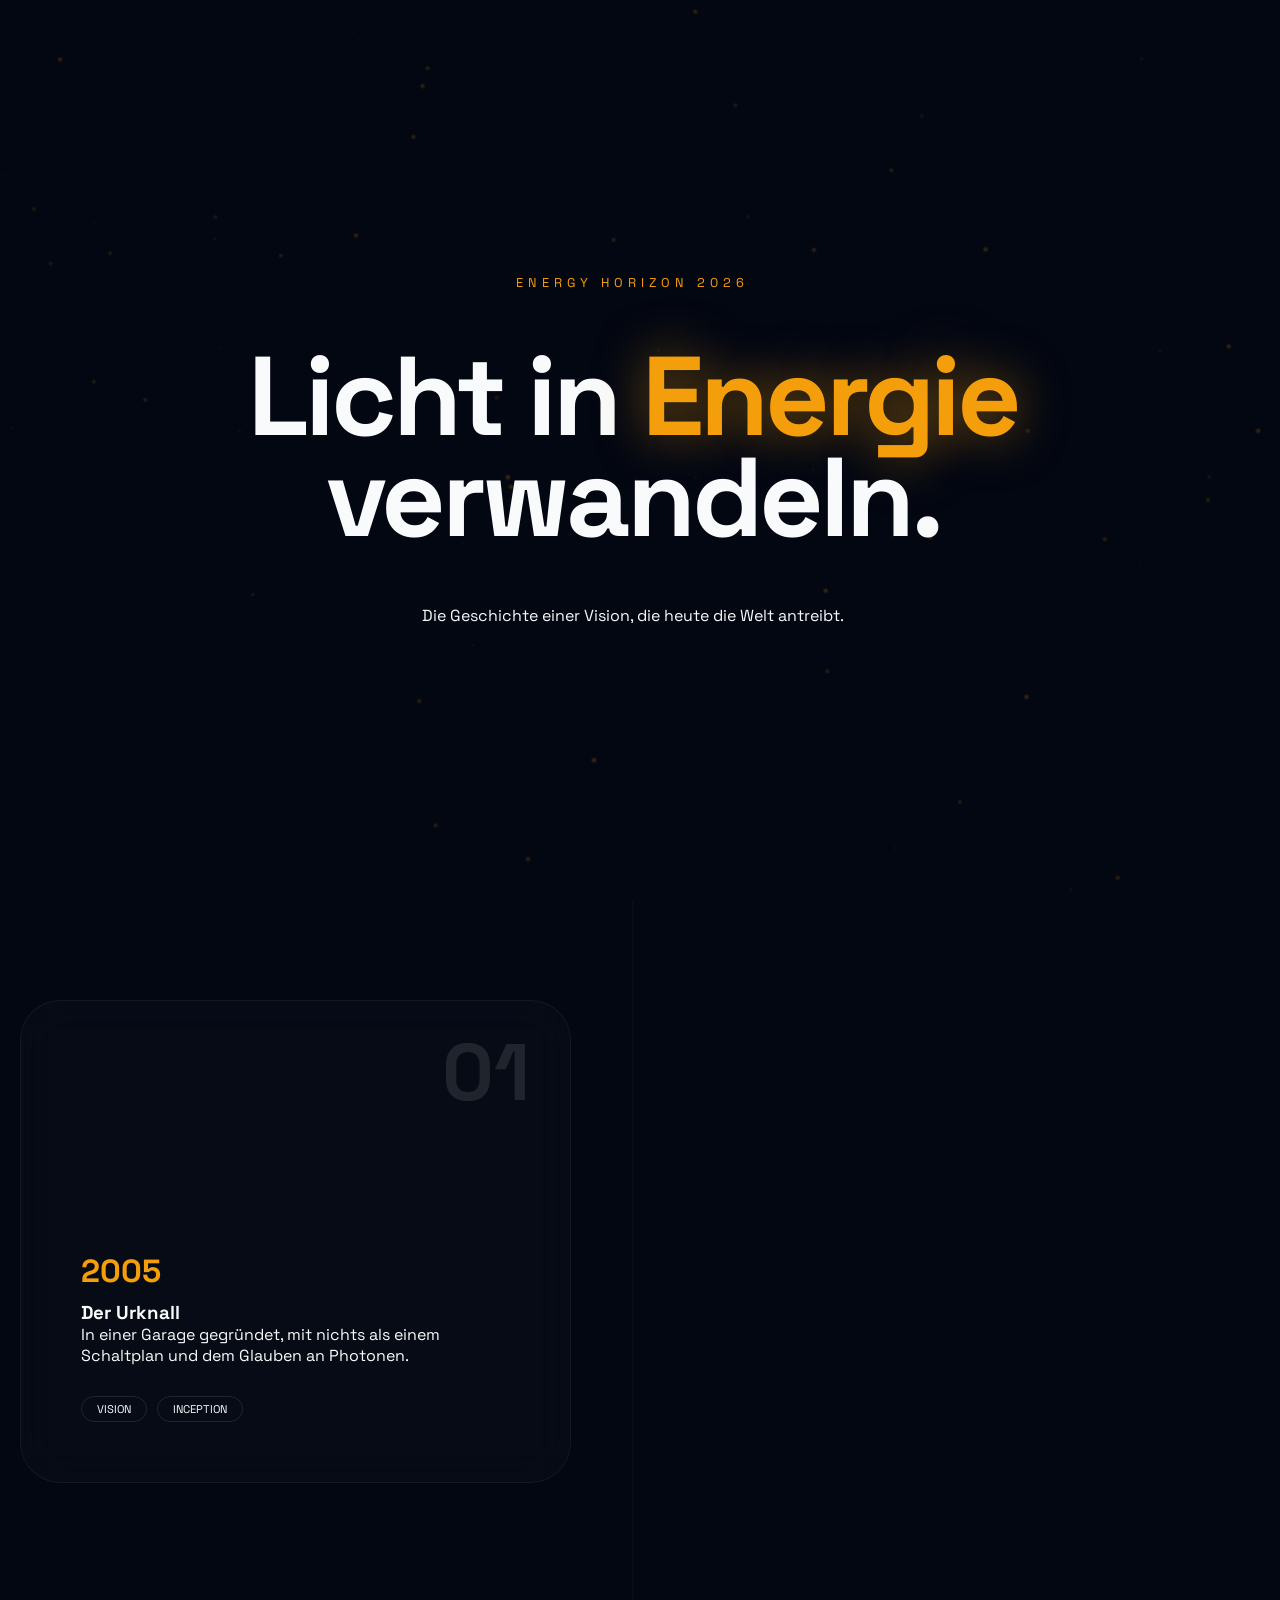
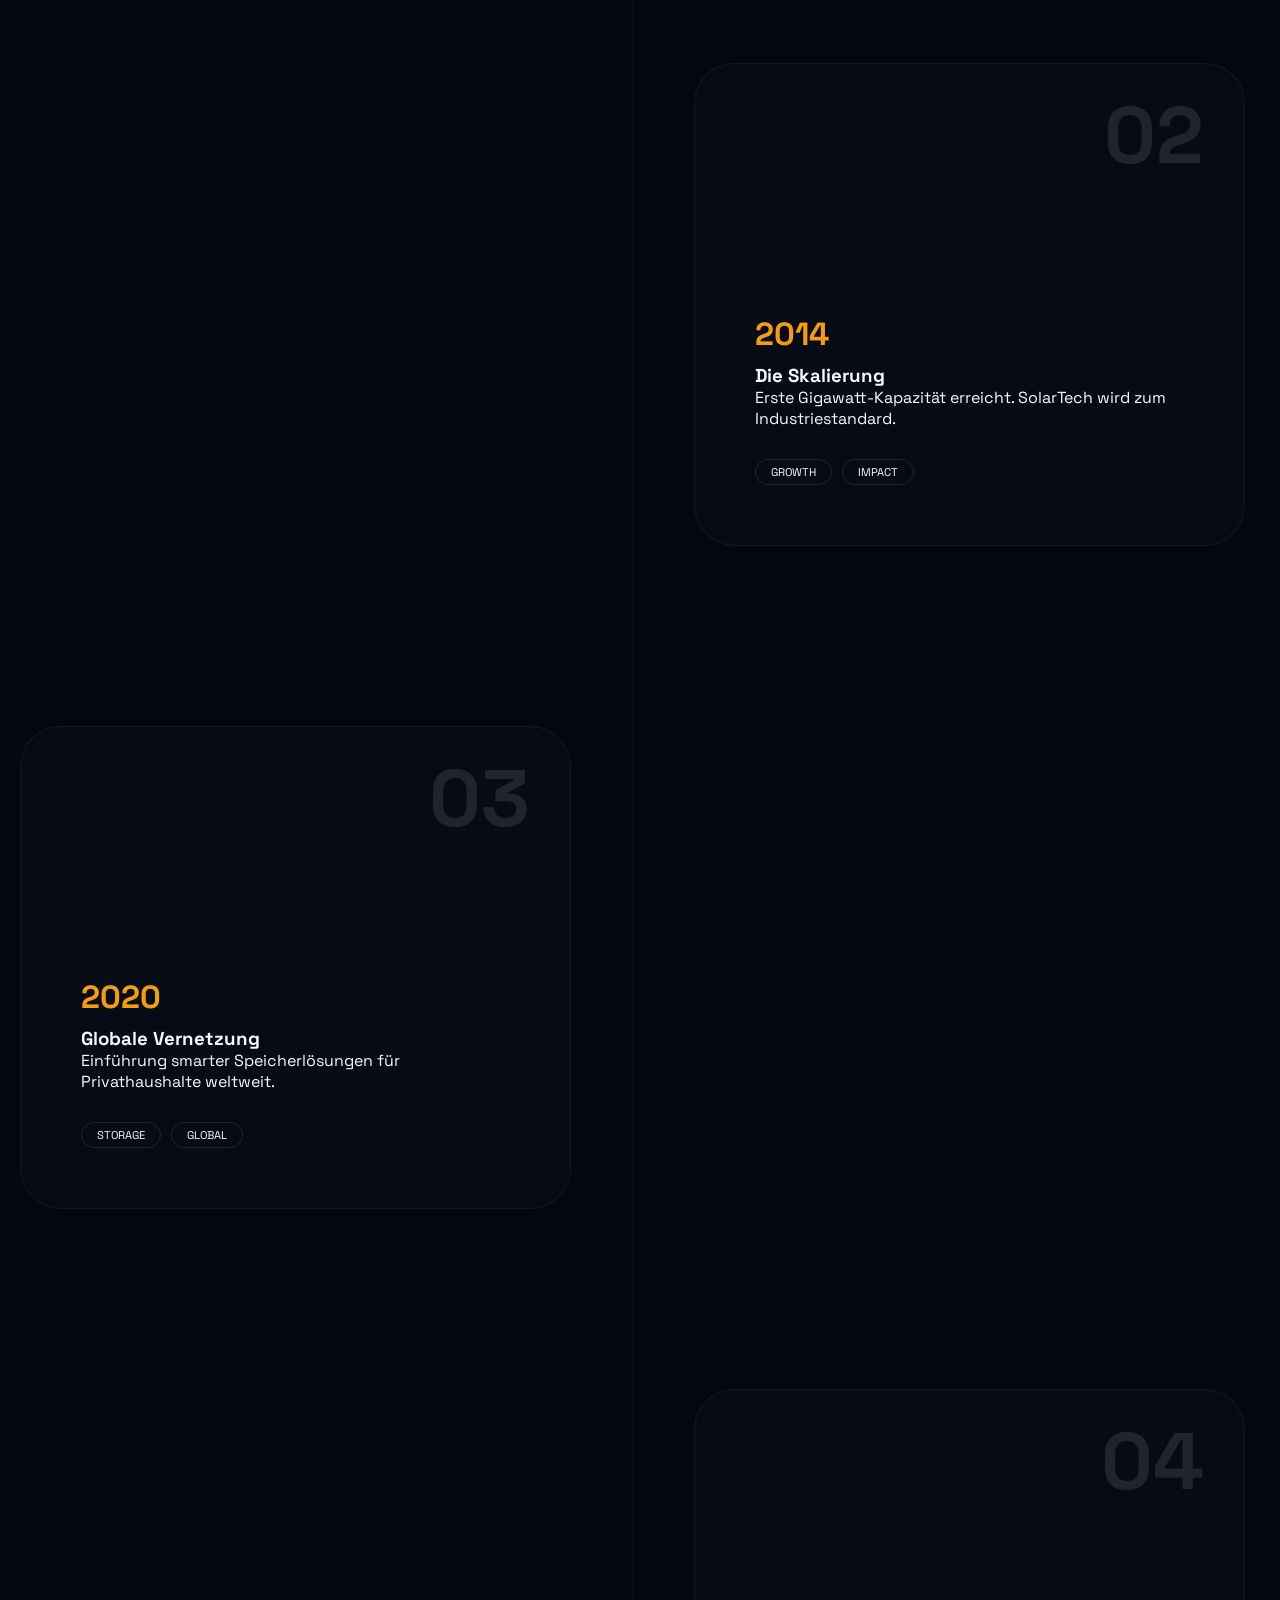
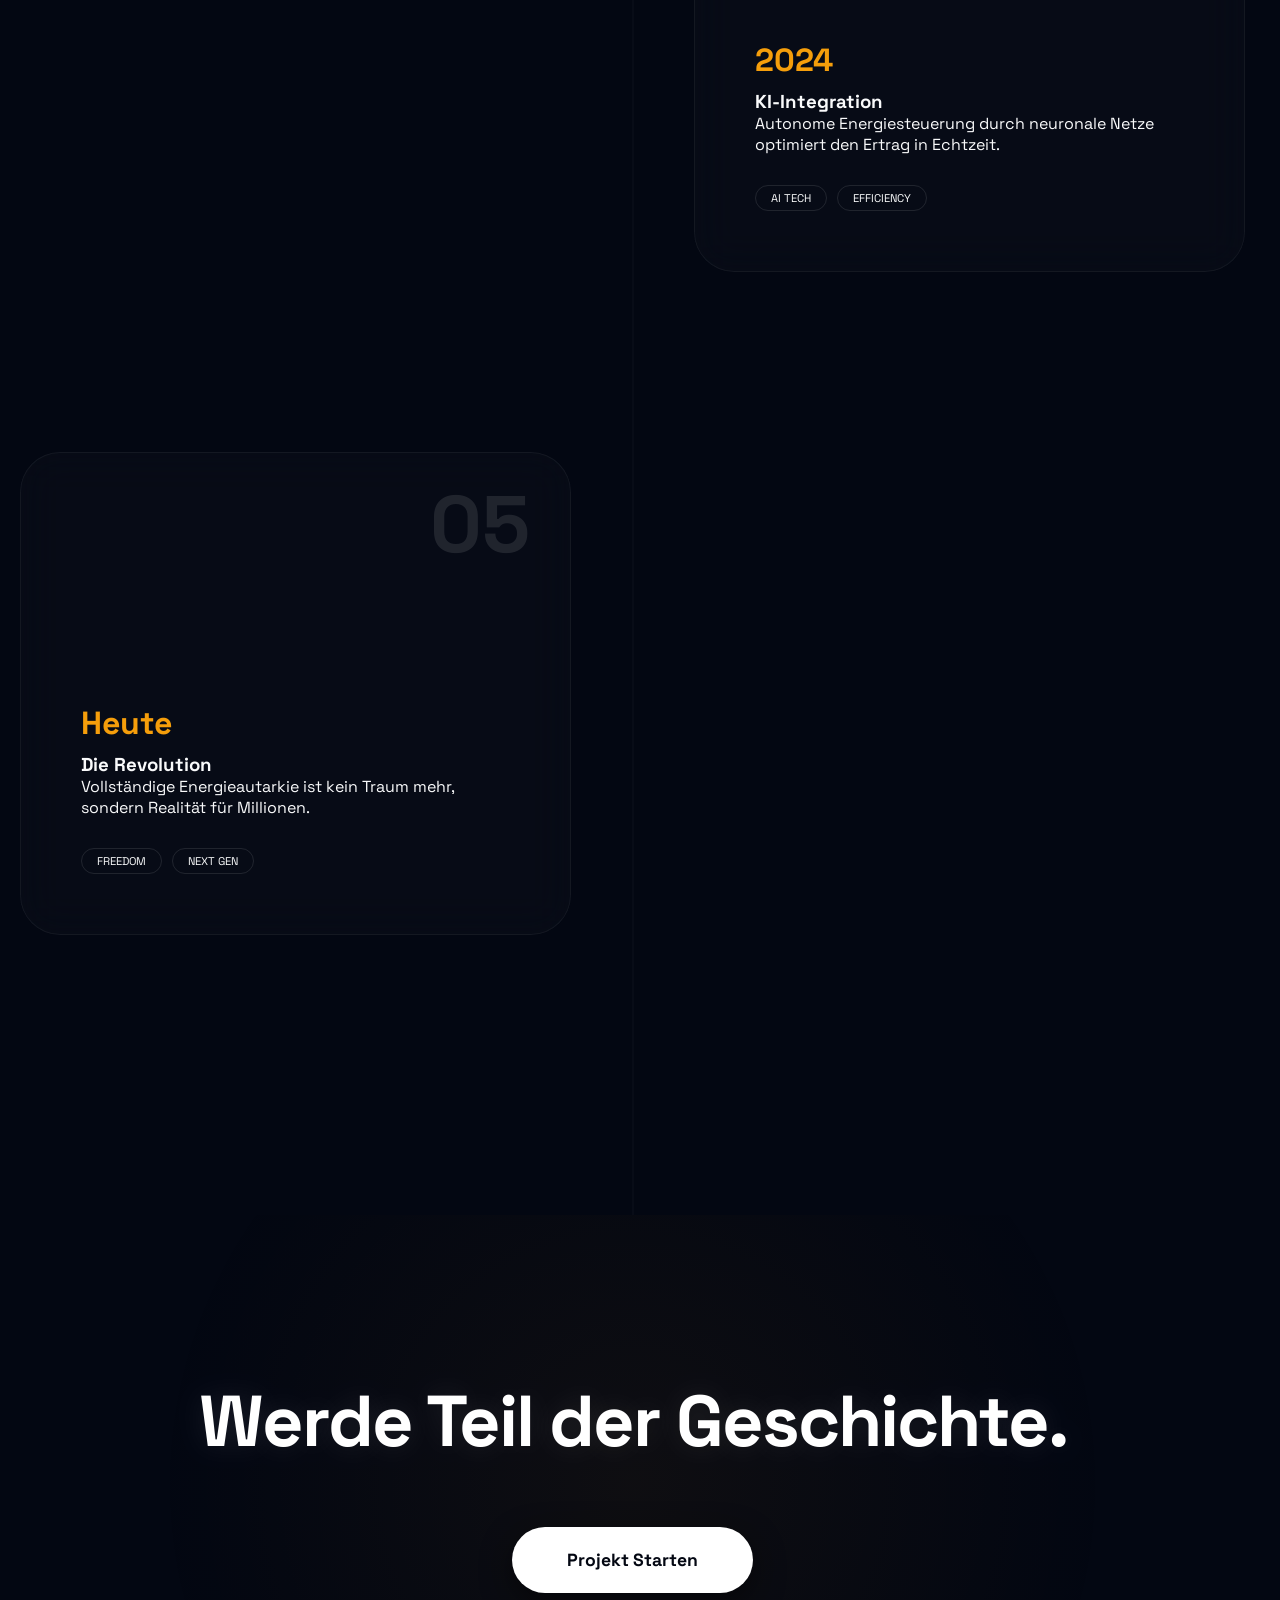
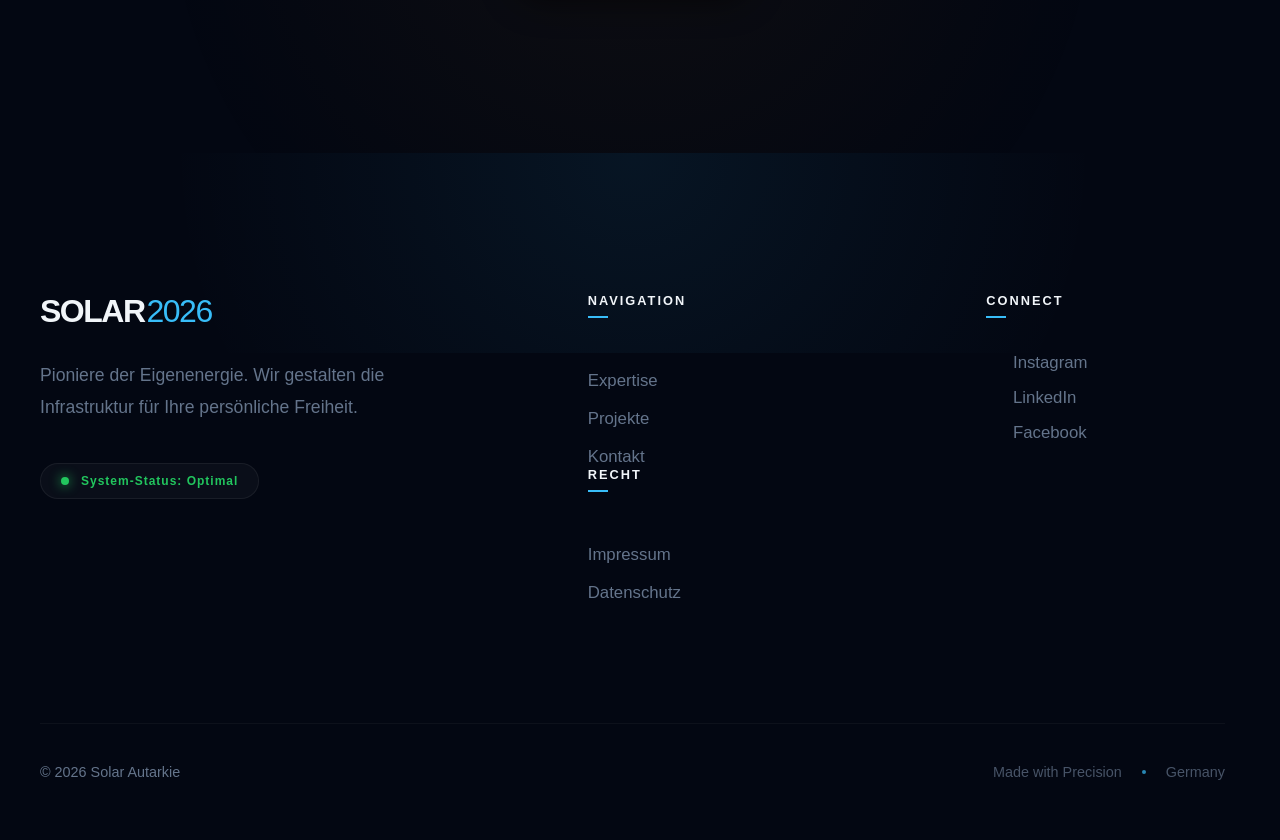
==== commit 99262ad1: "Add files via upload" ====
--- a/geschichte.html
+++ b/geschichte.html
@@ -32,7 +32,7 @@
     <div class="container overflow-hidden">
        <div class="milestone" data-aos="fade-right">
            <div class="milestone-content glass">
-                <div class="milestone-image" style="background-image: url('https://images.unsplash.com/photo-1592833159155-c62df1b65634?auto=format&fit=crop&q=80&w=800');"></div>
+                <div class="milestone-image" style="background-image: url('img/photo1.jpg');"></div>
                 <div class="number">01</div>
                 <h2 class="year">2005</h2>
                 <h3>Der Urknall</h3>
@@ -43,7 +43,7 @@
 
         <div class="milestone right" data-aos="fade-left">
            <div class="milestone-content glass">
-              <div class="milestone-image" style="background-image: url('https://images.unsplash.com/photo-1508514177221-188b1cf16e9d?auto=format&fit=crop&q=80&w=800');"></div>
+              <div class="milestone-image" style="background-image: url('img/photo2.jpg');"></div>
               <div class="number">02</div>
               <h2 class="year">2014</h2>
               <h3>Die Skalierung</h3>
@@ -54,7 +54,7 @@
 
         <div class="milestone" data-aos="fade-right">
             <div class="milestone-content glass">
-                <div class="milestone-image" style="background-image: url('https://images.unsplash.com/photo-1497435334941-8c899ee9e8e9?auto=format&fit=crop&q=80&w=800');"></div>
+                <div class="milestone-image" style="background-image: url('img/photo3.jpg');"></div>
                 <div class="number">03</div>
                 <h2 class="year">2020</h2>
                 <h3>Globale Vernetzung</h3>
@@ -65,7 +65,7 @@
 
         <div class="milestone right" data-aos="fade-left">
             <div class="milestone-content glass">
-                <div class="milestone-image" style="background-image: url('https://images.unsplash.com/photo-1581092580497-e0d23cbdf1dc?auto=format&fit=crop&q=80&w=800');"></div>
+                <div class="milestone-image" style="background-image: url('img/photo4.jpg');"></div>
                 <div class="number">04</div>
                 <h2 class="year">2024</h2>
                 <h3>KI-Integration</h3>
@@ -76,7 +76,7 @@
 
         <div class="milestone" data-aos="fade-up">
             <div class="milestone-content glass highlight">
-                <div class="milestone-image" style="background-image: url('https://images.unsplash.com/photo-1451187580459-43490279c0fa?auto=format&fit=crop&q=80&w=800');"></div>
+                <div class="milestone-image" style="background-image: url('img/photo5.jpg');"></div>
                 <div class="number">05</div>
                 <h2 class="year">Heute</h2>
                 <h3>Die Revolution</h3>
--- a/styleforgeschichte.css
+++ b/styleforgeschichte.css
@@ -7,11 +7,22 @@
 
 * { margin: 0; padding: 0; box-sizing: border-box; }
 
+html{
+     scroll-behavior: smooth;
+     overflow-y: scroll; /* Erzwingt die vertikale Scrollleiste */
+     scrollbar-gutter: stable; /* Reserviert den Platz für die Leiste (moderner Ansatz) */
+}
 body {
     font-family: 'Space Grotesk', sans-serif;
     background: var(--bg);
     color: var(--text);
     overflow-x: hidden;
+}
+html, body{
+    max-width: 100vw;
+    overflow-x: hidden;
+    margin: 0;
+    padding: 0;
 }
 
 #particleCanvas { position: fixed; top: 0; left: 0; z-index: -1; filter: blur(1px); }
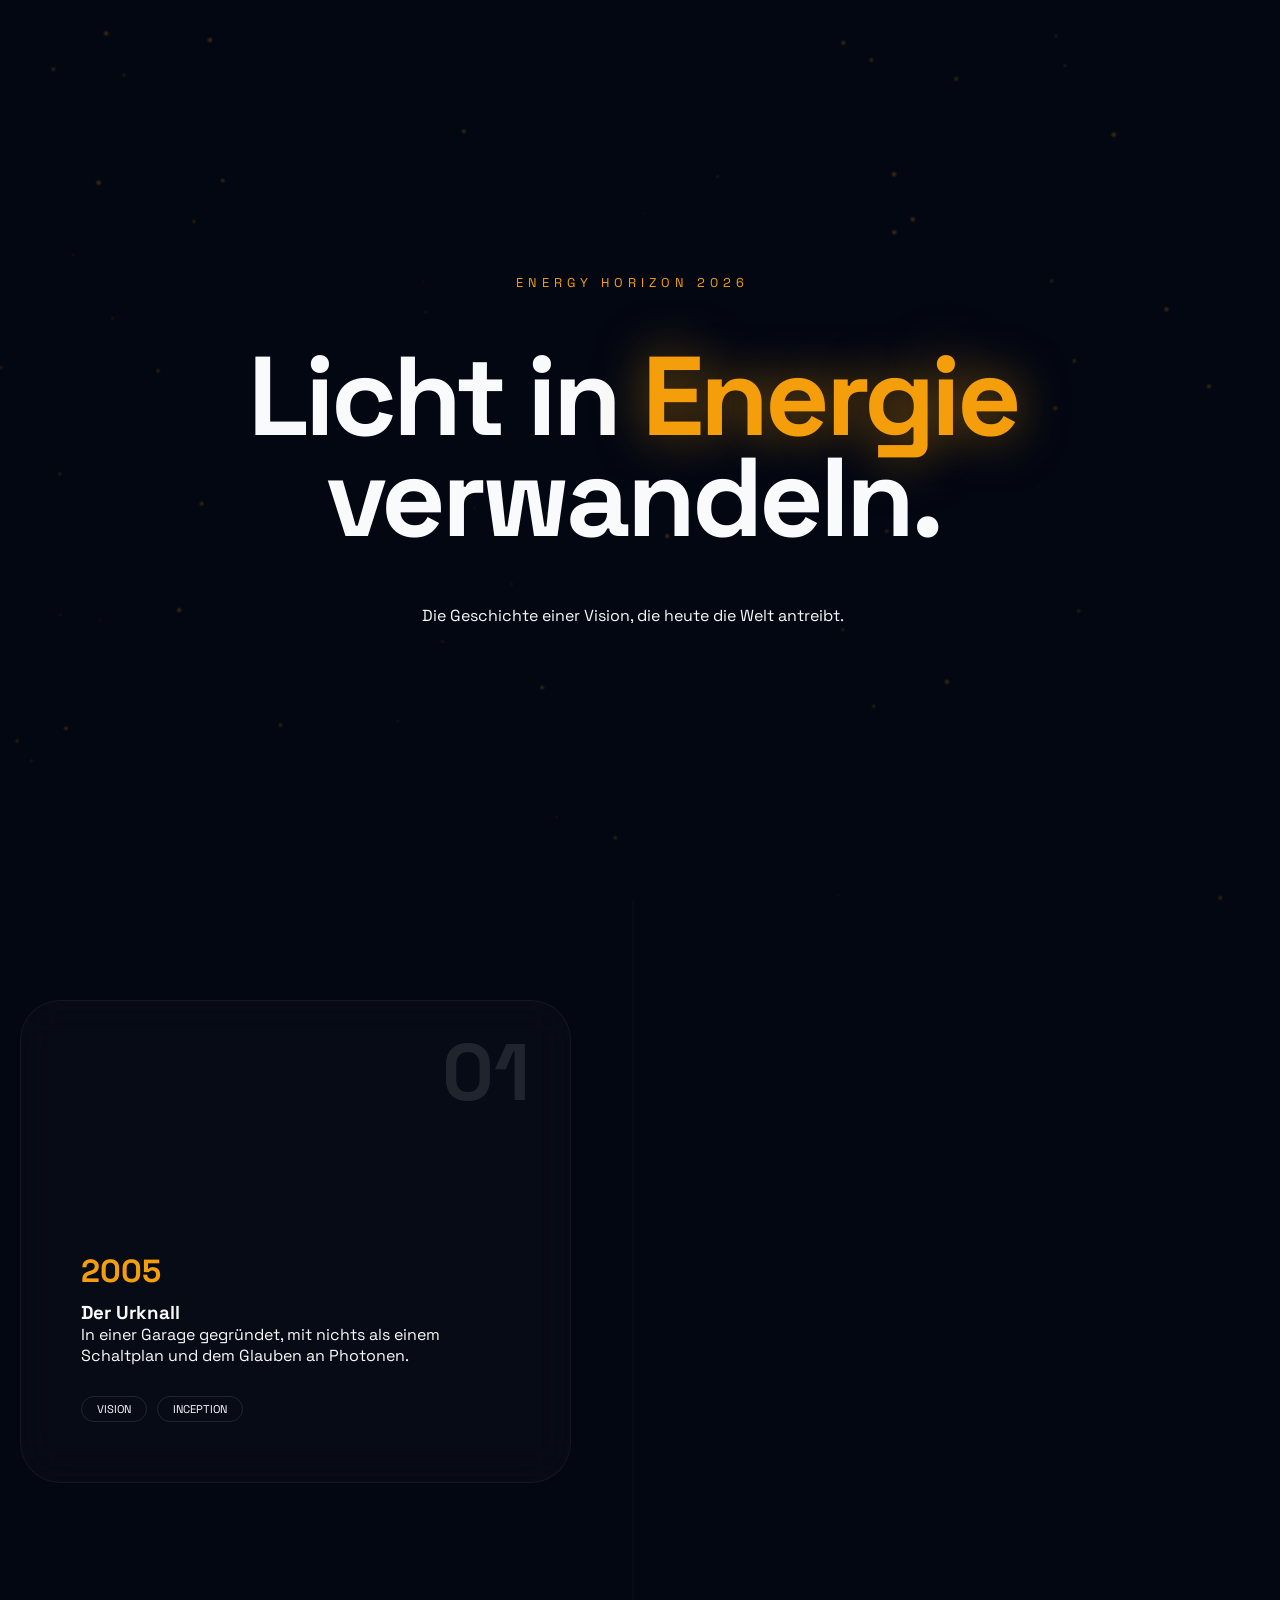
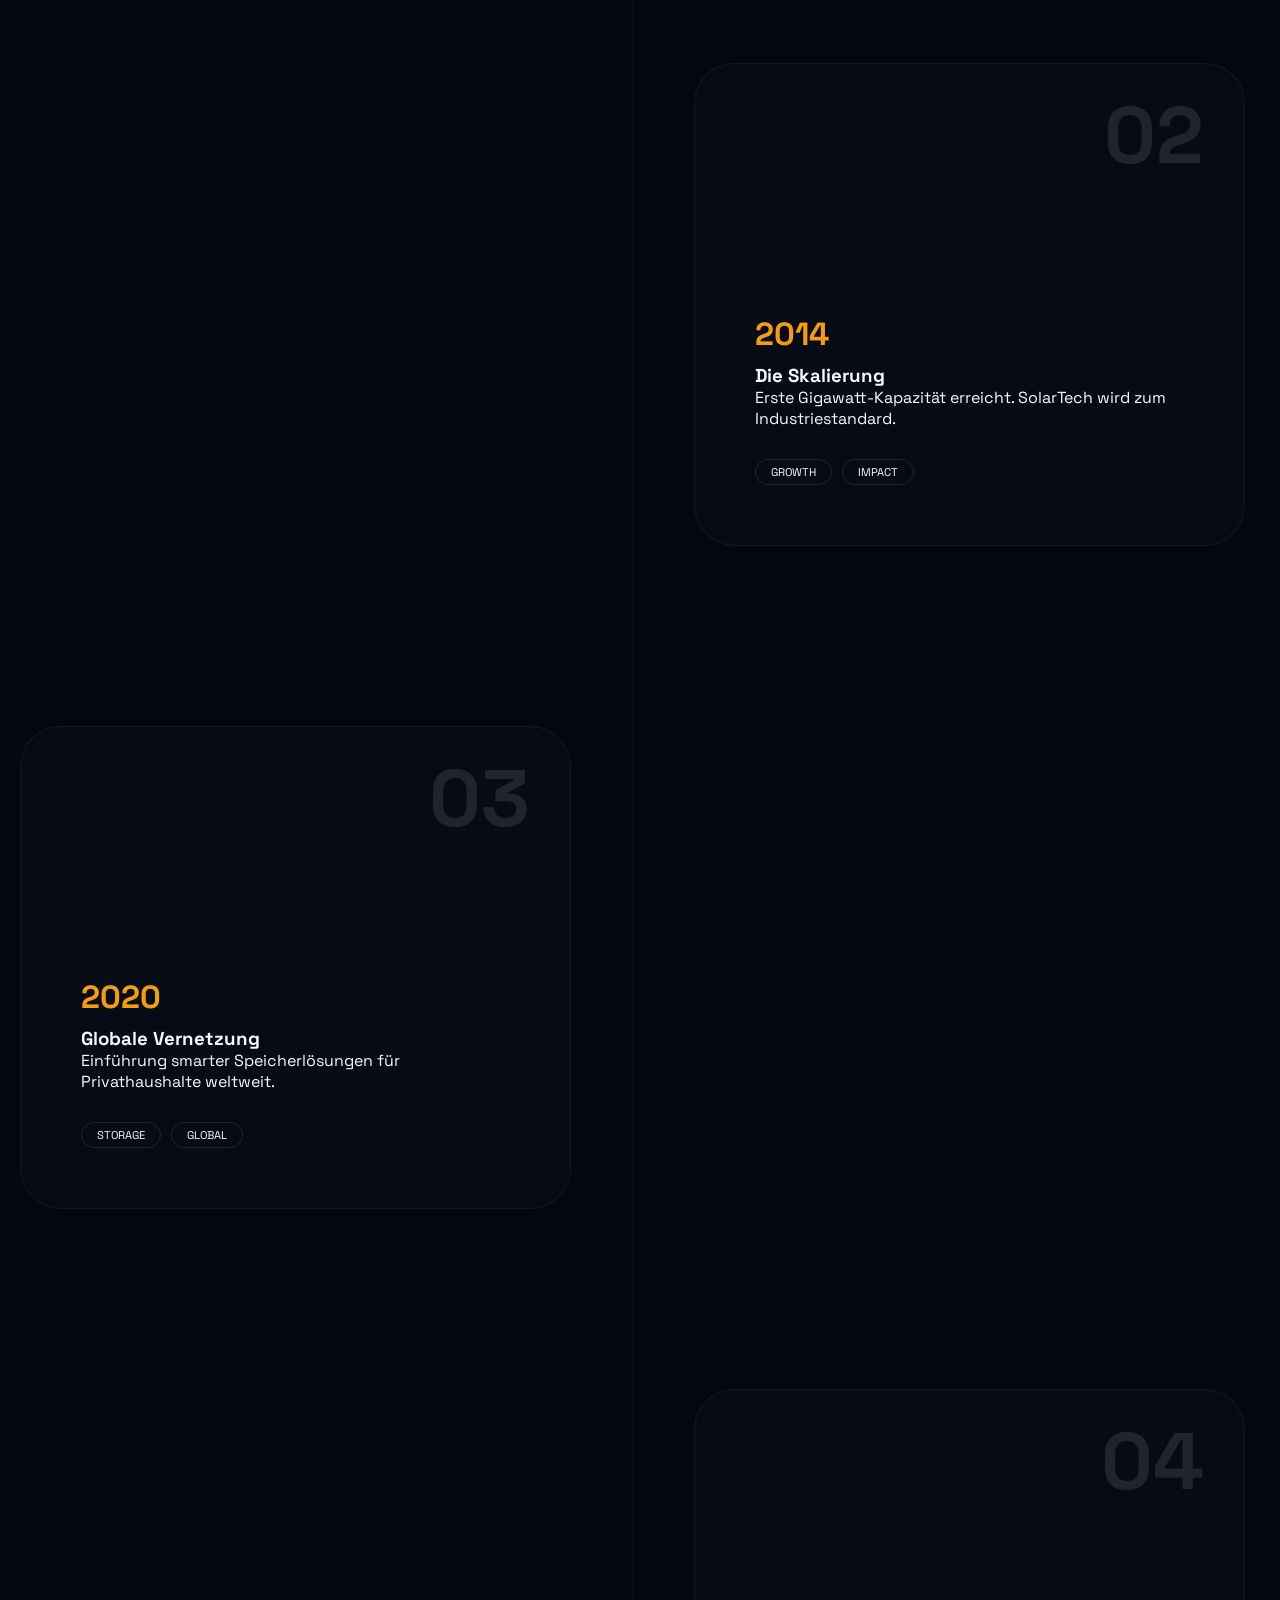
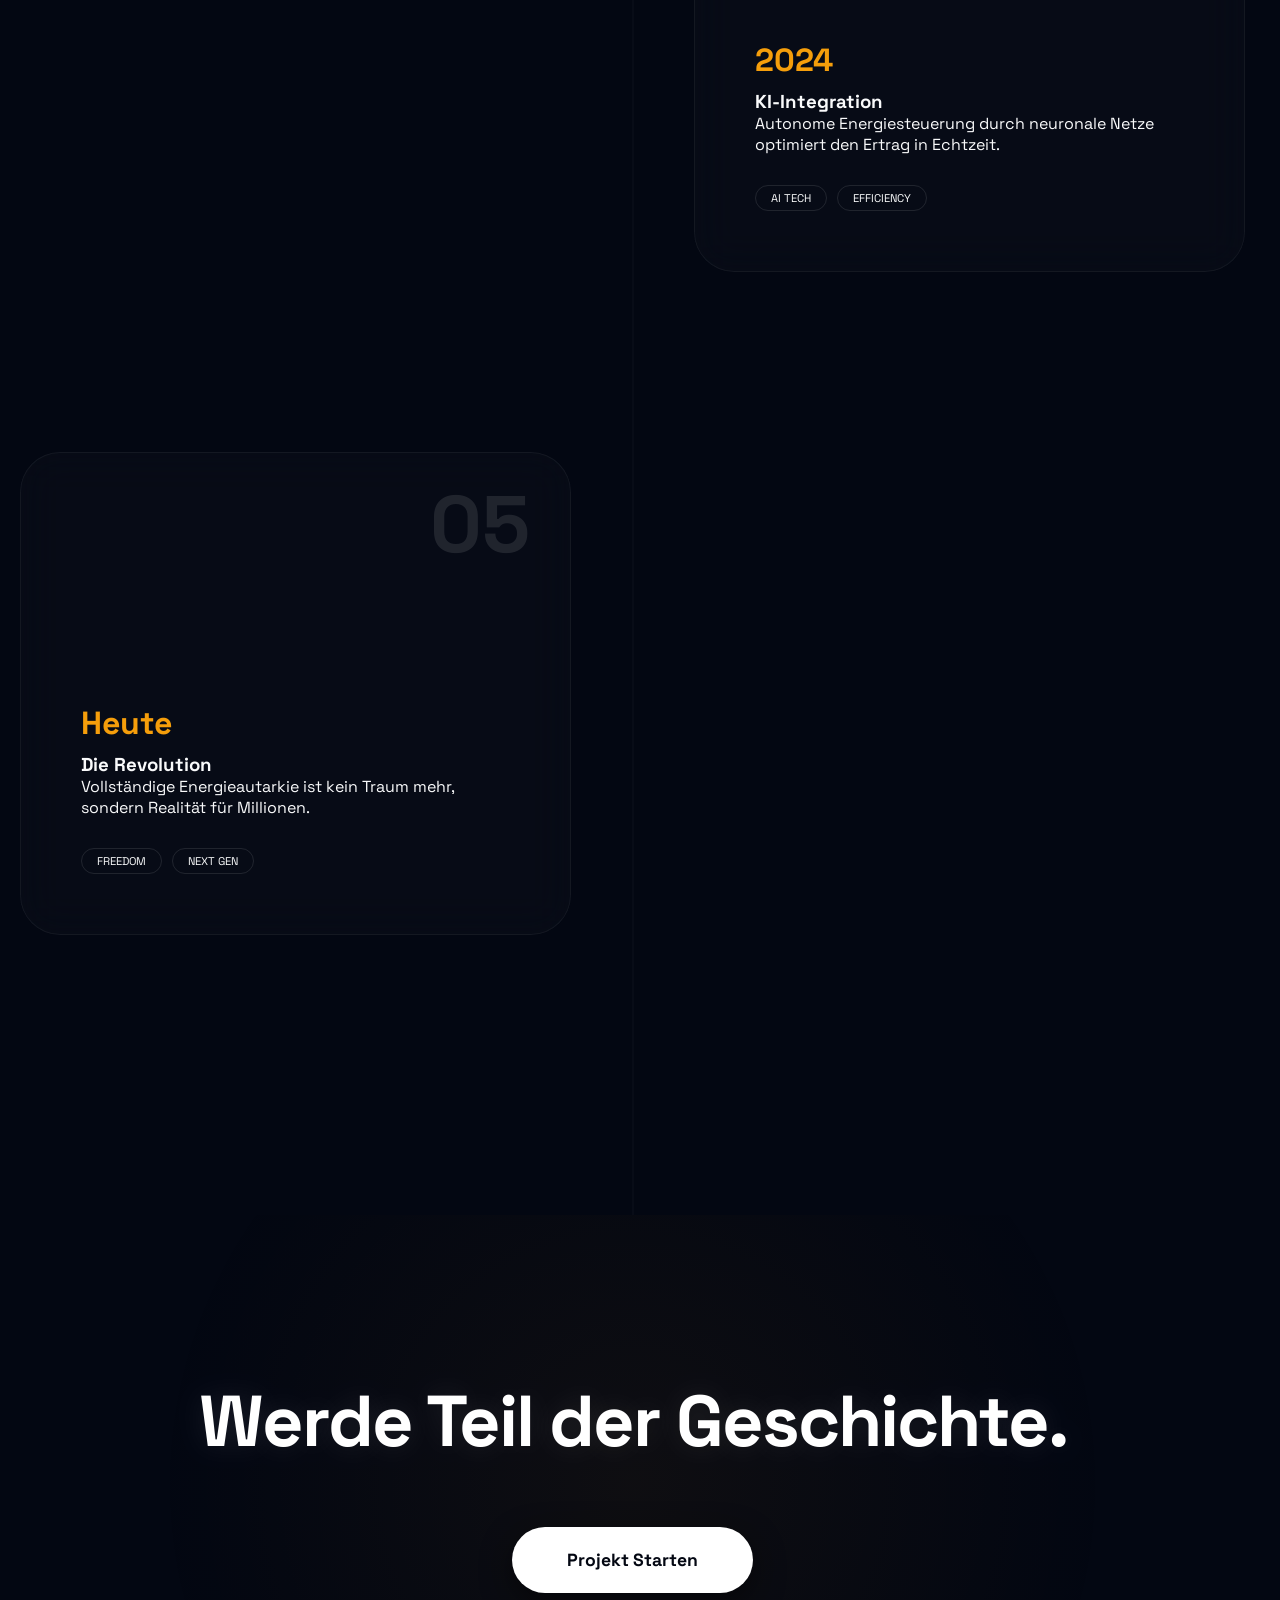
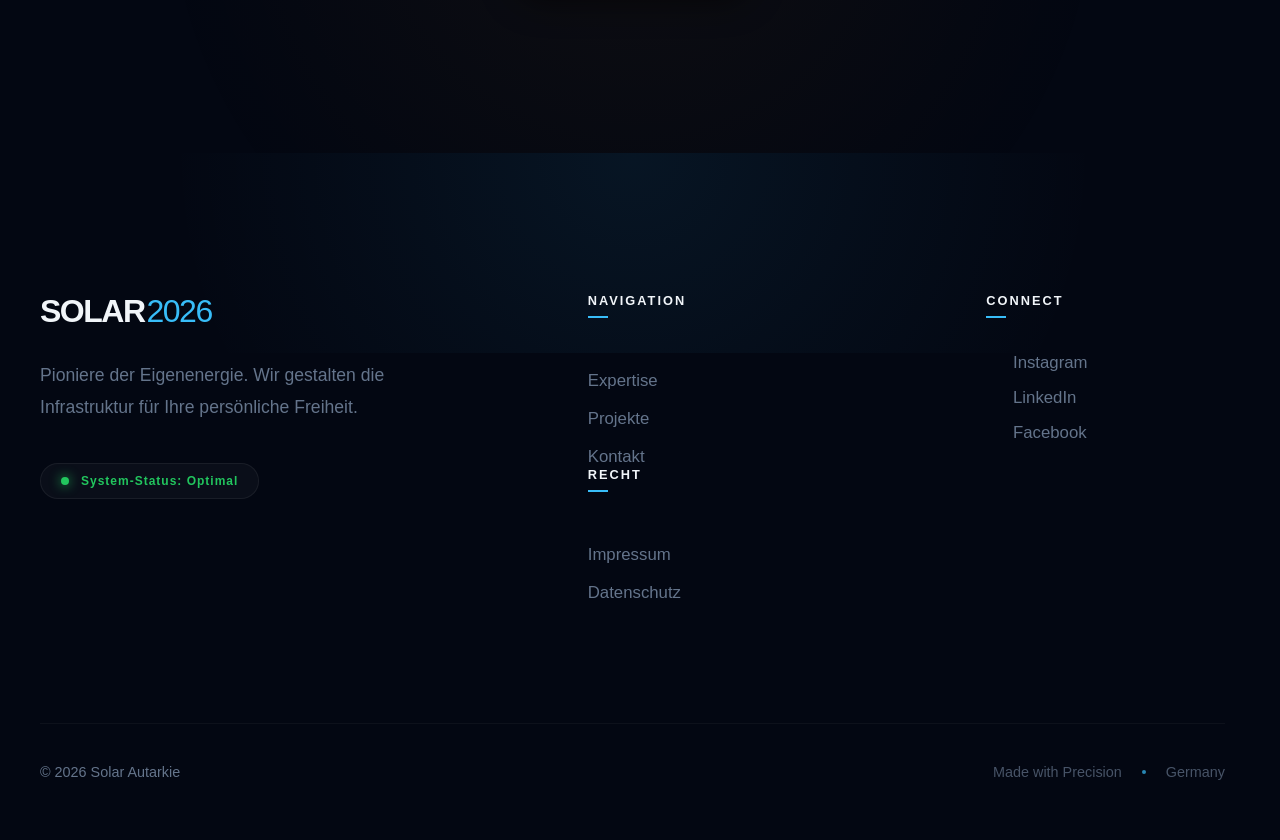
==== commit 19635fb2: "Update geschichte.html" ====
--- a/geschichte.html
+++ b/geschichte.html
@@ -32,7 +32,7 @@
     <div class="container overflow-hidden">
        <div class="milestone" data-aos="fade-right">
            <div class="milestone-content glass">
-                <div class="milestone-image" style="background-image: url('img/photo1.jpg');"></div>
+                <div class="milestone-image" style="background-image: url('photo1.jpg');"></div>
                 <div class="number">01</div>
                 <h2 class="year">2005</h2>
                 <h3>Der Urknall</h3>
@@ -43,7 +43,7 @@
 
         <div class="milestone right" data-aos="fade-left">
            <div class="milestone-content glass">
-              <div class="milestone-image" style="background-image: url('img/photo2.jpg');"></div>
+              <div class="milestone-image" style="background-image: url('photo2.jpg');"></div>
               <div class="number">02</div>
               <h2 class="year">2014</h2>
               <h3>Die Skalierung</h3>
@@ -54,7 +54,7 @@
 
         <div class="milestone" data-aos="fade-right">
             <div class="milestone-content glass">
-                <div class="milestone-image" style="background-image: url('img/photo3.jpg');"></div>
+                <div class="milestone-image" style="background-image: url('photo3.jpg');"></div>
                 <div class="number">03</div>
                 <h2 class="year">2020</h2>
                 <h3>Globale Vernetzung</h3>
@@ -65,7 +65,7 @@
 
         <div class="milestone right" data-aos="fade-left">
             <div class="milestone-content glass">
-                <div class="milestone-image" style="background-image: url('img/photo4.jpg');"></div>
+                <div class="milestone-image" style="background-image: url('photo4.jpg');"></div>
                 <div class="number">04</div>
                 <h2 class="year">2024</h2>
                 <h3>KI-Integration</h3>
@@ -76,7 +76,7 @@
 
         <div class="milestone" data-aos="fade-up">
             <div class="milestone-content glass highlight">
-                <div class="milestone-image" style="background-image: url('img/photo5.jpg');"></div>
+                <div class="milestone-image" style="background-image: url('photo5.jpg');"></div>
                 <div class="number">05</div>
                 <h2 class="year">Heute</h2>
                 <h3>Die Revolution</h3>
@@ -203,4 +203,5 @@
     requestAnimationFrame(animate);
 }
 init(); animate(); updateTimeline();
-</script>+
+</script>
